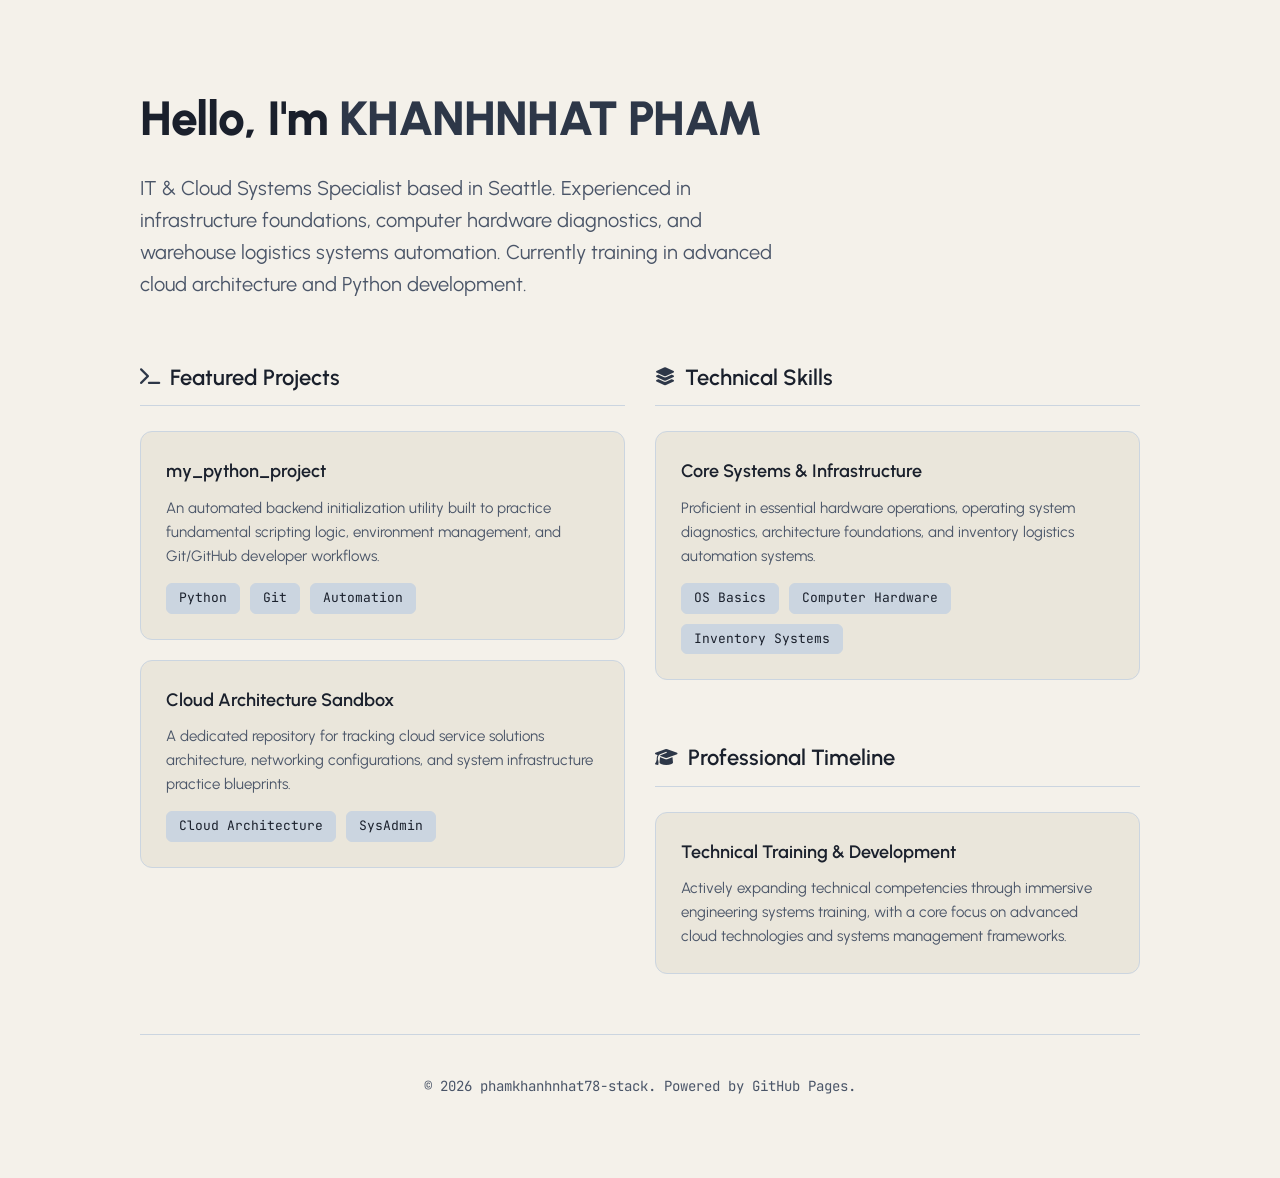
==== index.html @ da033ae3 "style: fix code indentation and apply warm paper theme" ====
<!DOCTYPE html>
<html lang="en">
<head>
    <meta charset="UTF-8">
    <meta name="viewport" content="width=device-width, initial-scale=1.0">
    <title>KHANHNHAT PHAM | Technical Portfolio</title>
    <link rel="preconnect" href="https://fonts.googleapis.com">
    <link rel="preconnect" href="https://fonts.gstatic.com" crossorigin>
    <link href="https://fonts.googleapis.com/css2?family=JetBrains+Mono:wght@400;500;700&family=Urbanist:wght@400;600;800&display=swap" rel="stylesheet">
    <link rel="stylesheet" href="https://cdnjs.cloudflare.com/ajax/libs/font-awesome/6.5.1/css/all.min.css">
    <style>
        :root {
            --bg-main: #f4f1ea;      /* 溫和米白/紙張底色 */
            --bg-card: #eae6db;      /* 稍微深一點的米色卡片背景 */
            --accent: #2d3748;       /* 深炭灰主調色 */
            --text-main: #1a202c;    /* 深炭灰主要文字 */
            --text-muted: #4a5568;   /* 次要文字 */
            --border: #cbd5e0;       /* 柔和邊框線 */
        }

        * {
            box-sizing: border-box;
            margin: 0;
            padding: 0;
        }

        body {
            background-color: var(--bg-main);
            color: var(--text-main);
            font-family: 'Urbanist', sans-serif;
            line-height: 1.6;
            padding: 0 20px;
        }

        .container {
            max-width: 1000px;
            margin: 0 auto;
            padding: 80px 0;
        }

        /* Header Section */
        header {
            margin-bottom: 60px;
        }

        h1 {
            font-size: 48px;
            font-weight: 800;
            letter-spacing: -1px;
            margin-bottom: 15px;
            color: var(--text-main);
        }

        h1 span {
            color: var(--accent);
        }

        .subtitle {
            font-size: 20px;
            color: var(--text-muted);
            max-width: 650px;
        }

        /* Grid Layout */
        .grid {
            display: grid;
            grid-template-columns: repeat(2, 1fr);
            gap: 30px;
            margin-top: 40px;
        }

        @media (max-width: 768px) {
            .grid {
                grid-template-columns: 1fr;
            }
        }

        /* Section & Cards */
        section {
            margin-bottom: 60px;
        }

        h2 {
            font-size: 22px;
            font-weight: 600;
            margin-bottom: 25px;
            border-bottom: 1px solid var(--border);
            padding-bottom: 10px;
            display: flex;
            align-items: center;
            gap: 10px;
        }

        h2 i {
            color: var(--accent);
            font-size: 18px;
        }

        .card {
            background-color: var(--bg-card);
            border: 1px solid var(--border);
            border-radius: 12px;
            padding: 25px;
            transition: border-color 0.3s ease;
        }

        .card:hover {
            border-color: var(--accent);
        }

        .card h3 {
            font-size: 18px;
            font-weight: 600;
            margin-bottom: 10px;
        }

        .card p {
            color: var(--text-muted);
            font-size: 15px;
        }

        /* Badges / Tech Stack */
        .tags {
            display: flex;
            flex-wrap: wrap;
            gap: 10px;
            margin-top: 15px;
        }

        .tag {
            background-color: #cbd5e0;
            color: var(--text-main);
            padding: 4px 12px;
            border-radius: 6px;
            font-size: 13px;
            font-family: 'JetBrains Mono', monospace;
            border: 1px solid var(--border);
        }

        /* Footer */
        footer {
            text-align: center;
            padding-top: 40px;
            border-top: 1px solid var(--border);
            color: var(--text-muted);
            font-size: 14px;
            font-family: 'JetBrains Mono', monospace;
        }
    </style>
</head>
<body>

    <div class="container">
        <header>
            <h1>Hello, I'm <span>KHANHNHAT PHAM</span></h1>
            <p class="subtitle">
                IT & Cloud Systems Specialist based in Seattle. 
                Experienced in infrastructure foundations, computer hardware diagnostics, and warehouse logistics systems automation. 
                Currently training in advanced cloud architecture and Python development.
            </p>
        </header>

        <div class="grid">
            
            <div class="left-col">
                <section>
                    <h2><i class="fa-solid fa-terminal"></i> Featured Projects</h2>
                    <div class="card" style="margin-bottom: 20px;">
                        <h3>my_python_project</h3>
                        <p>An automated backend initialization utility built to practice fundamental scripting logic, environment management, and Git/GitHub developer workflows.</p>
                        <div class="tags">
                            <span class="tag">Python</span>
                            <span class="tag">Git</span>
                            <span class="tag">Automation</span>
                        </div>
                    </div>
                    <div class="card">
                        <h3>Cloud Architecture Sandbox</h3>
                        <p>A dedicated repository for tracking cloud service solutions architecture, networking configurations, and system infrastructure practice blueprints.</p>
                        <div class="tags">
                            <span class="tag">Cloud Architecture</span>
                            <span class="tag">SysAdmin</span>
                        </div>
                    </div>
                </section>
            </div>

            <div class="right-col">
                <section>
                    <h2><i class="fa-solid fa-layer-group"></i> Technical Skills</h2>
                    <div class="card" style="margin-bottom: 20px;">
                        <h3>Core Systems & Infrastructure</h3>
                        <p>Proficient in essential hardware operations, operating system diagnostics, architecture foundations, and inventory logistics automation systems.</p>
                        <div class="tags">
                            <span class="tag">OS Basics</span>
                            <span class="tag">Computer Hardware</span>
                            <span class="tag">Inventory Systems</span>
                        </div>
                    </div>
                </section>

                <section>
                    <h2><i class="fa-solid fa-graduation-cap"></i> Professional Timeline</h2>
                    <div class="card">
                        <h3>Technical Training & Development</h3>
                        <p>Actively expanding technical competencies through immersive engineering systems training, with a core focus on advanced cloud technologies and systems management frameworks.</p>
                    </div>
                </section>
            </div>

        </div>

        <footer>
            <p>&copy; 2026 phamkhanhnhat78-stack. Powered by GitHub Pages.</p>
        </footer>
    </div>

</body>
</html>
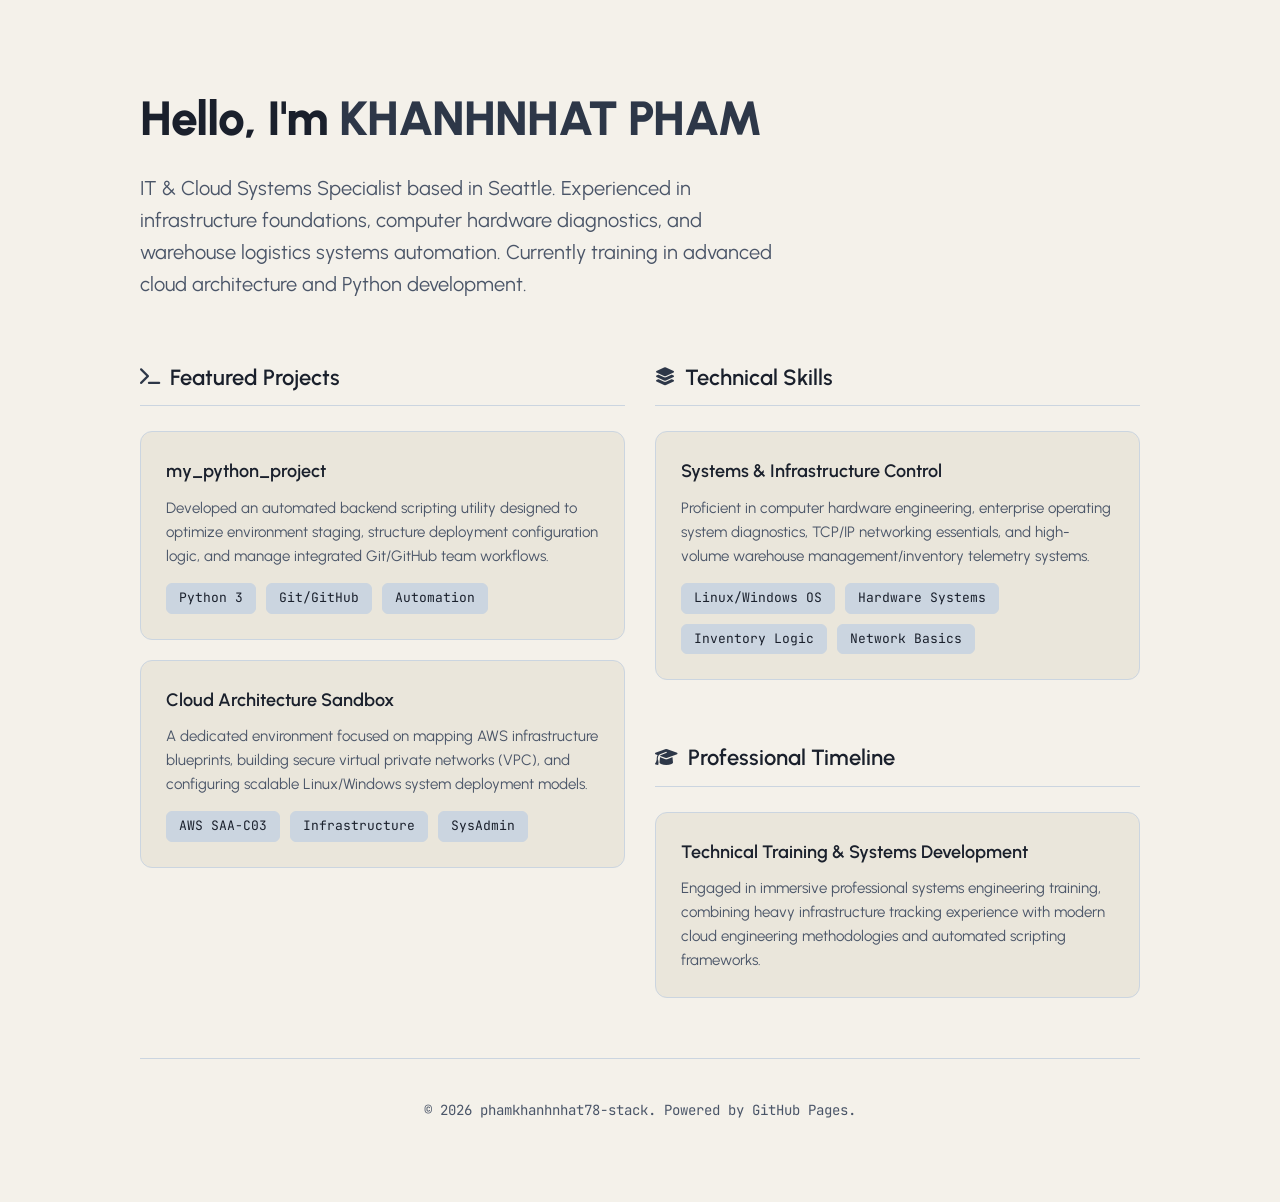
==== commit d6d7da85: "fix: resolve nested tags and clean code structure" ====
--- a/index.html
+++ b/index.html
@@ -167,18 +167,19 @@
                     <h2><i class="fa-solid fa-terminal"></i> Featured Projects</h2>
                     <div class="card" style="margin-bottom: 20px;">
                         <h3>my_python_project</h3>
-                        <p>An automated backend initialization utility built to practice fundamental scripting logic, environment management, and Git/GitHub developer workflows.</p>
+                        <p>Developed an automated backend scripting utility designed to optimize environment staging, structure deployment configuration logic, and manage integrated Git/GitHub team workflows.</p>
                         <div class="tags">
-                            <span class="tag">Python</span>
-                            <span class="tag">Git</span>
+                            <span class="tag">Python 3</span>
+                            <span class="tag">Git/GitHub</span>
                             <span class="tag">Automation</span>
                         </div>
                     </div>
                     <div class="card">
                         <h3>Cloud Architecture Sandbox</h3>
-                        <p>A dedicated repository for tracking cloud service solutions architecture, networking configurations, and system infrastructure practice blueprints.</p>
+                        <p>A dedicated environment focused on mapping AWS infrastructure blueprints, building secure virtual private networks (VPC), and configuring scalable Linux/Windows system deployment models.</p>
                         <div class="tags">
-                            <span class="tag">Cloud Architecture</span>
+                            <span class="tag">AWS SAA-C03</span>
+                            <span class="tag">Infrastructure</span>
                             <span class="tag">SysAdmin</span>
                         </div>
                     </div>
@@ -189,12 +190,13 @@
                 <section>
                     <h2><i class="fa-solid fa-layer-group"></i> Technical Skills</h2>
                     <div class="card" style="margin-bottom: 20px;">
-                        <h3>Core Systems & Infrastructure</h3>
-                        <p>Proficient in essential hardware operations, operating system diagnostics, architecture foundations, and inventory logistics automation systems.</p>
+                        <h3>Systems & Infrastructure Control</h3>
+                        <p>Proficient in computer hardware engineering, enterprise operating system diagnostics, TCP/IP networking essentials, and high-volume warehouse management/inventory telemetry systems.</p>
                         <div class="tags">
-                            <span class="tag">OS Basics</span>
-                            <span class="tag">Computer Hardware</span>
-                            <span class="tag">Inventory Systems</span>
+                            <span class="tag">Linux/Windows OS</span>
+                            <span class="tag">Hardware Systems</span>
+                            <span class="tag">Inventory Logic</span>
+                            <span class="tag">Network Basics</span>
                         </div>
                     </div>
                 </section>
@@ -202,8 +204,8 @@
                 <section>
                     <h2><i class="fa-solid fa-graduation-cap"></i> Professional Timeline</h2>
                     <div class="card">
-                        <h3>Technical Training & Development</h3>
-                        <p>Actively expanding technical competencies through immersive engineering systems training, with a core focus on advanced cloud technologies and systems management frameworks.</p>
+                        <h3>Technical Training & Systems Development</h3>
+                        <p>Engaged in immersive professional systems engineering training, combining heavy infrastructure tracking experience with modern cloud engineering methodologies and automated scripting frameworks.</p>
                     </div>
                 </section>
             </div>
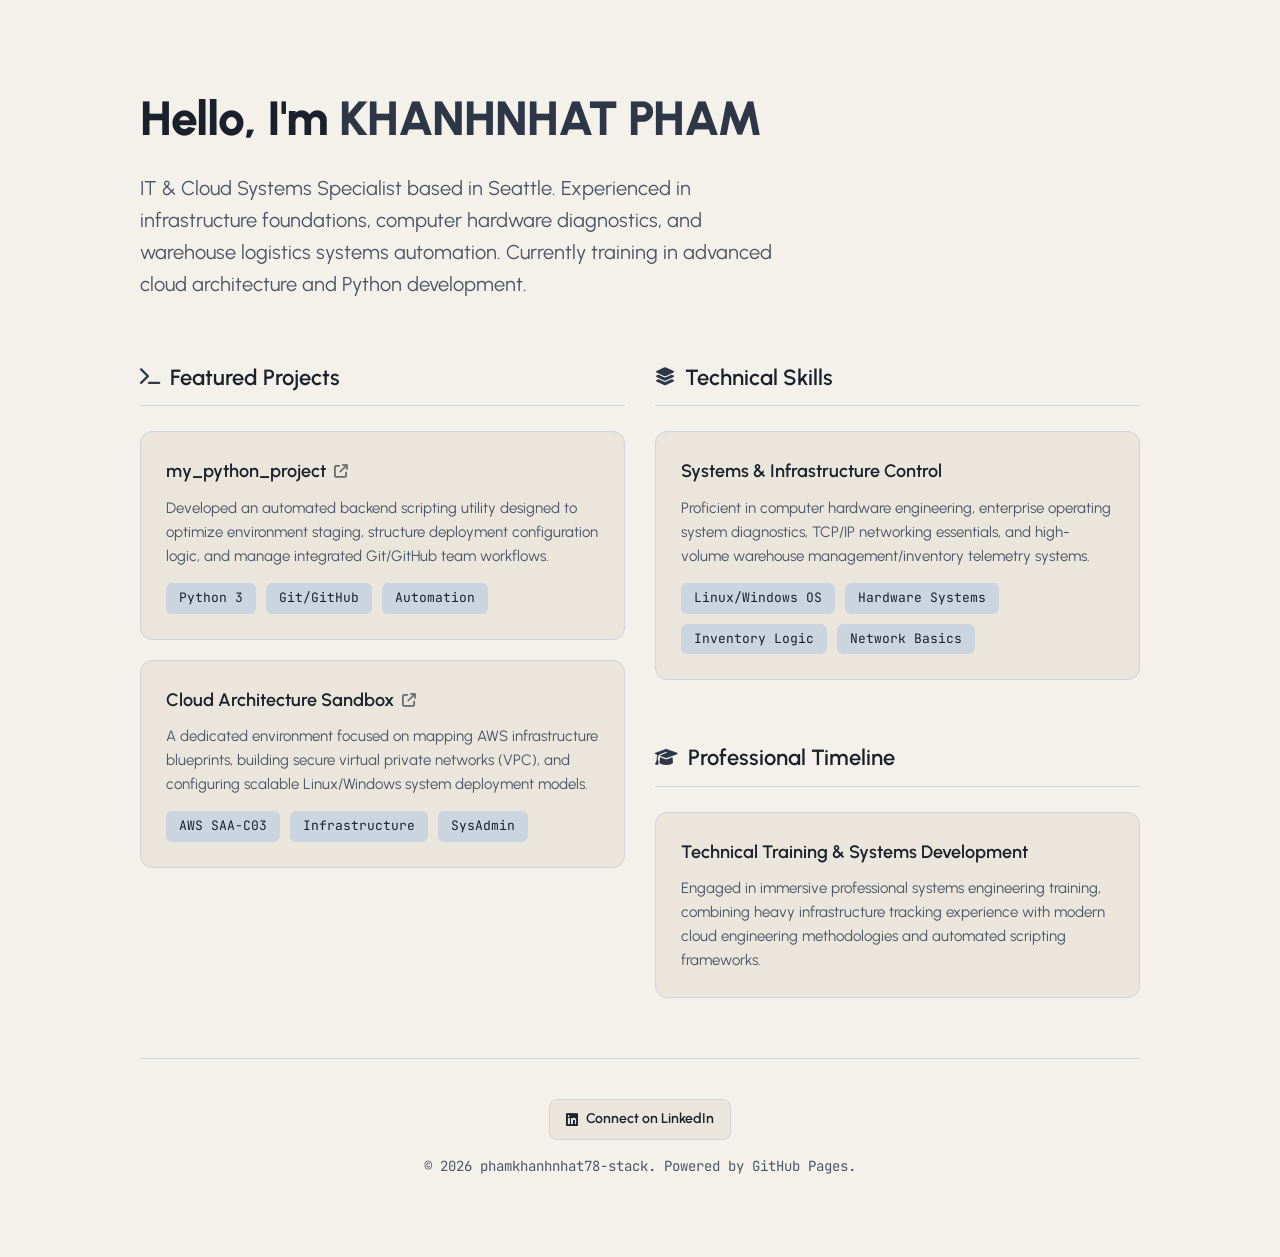
==== commit 685bbc36: "feat: integrate LinkedIn profile and update repo project hyperlinks" ====
--- a/index.html
+++ b/index.html
@@ -114,6 +114,23 @@
             margin-bottom: 10px;
         }
 
+        .card h3 a {
+            color: var(--text-main);
+            text-decoration: none;
+            display: inline-flex;
+            align-items: center;
+            gap: 8px;
+        }
+
+        .card h3 a:hover {
+            color: var(--accent);
+        }
+
+        .card h3 a i {
+            font-size: 14px;
+            opacity: 0.6;
+        }
+
         .card p {
             color: var(--text-muted);
             font-size: 15px;
@@ -145,6 +162,32 @@
             color: var(--text-muted);
             font-size: 14px;
             font-family: 'JetBrains Mono', monospace;
+        }
+
+        .social-links {
+            margin-bottom: 15px;
+        }
+
+        .social-btn {
+            display: inline-flex;
+            align-items: center;
+            gap: 8px;
+            background-color: var(--bg-card);
+            color: var(--text-main);
+            text-decoration: none;
+            padding: 8px 16px;
+            border: 1px solid var(--border);
+            border-radius: 8px;
+            font-size: 14px;
+            font-family: 'Urbanist', sans-serif;
+            font-weight: 600;
+            transition: all 0.3s ease;
+        }
+
+        .social-btn:hover {
+            background-color: var(--accent);
+            color: #ffffff;
+            border-color: var(--accent);
         }
     </style>
 </head>
@@ -166,7 +209,11 @@
                 <section>
                     <h2><i class="fa-solid fa-terminal"></i> Featured Projects</h2>
                     <div class="card" style="margin-bottom: 20px;">
-                        <h3>my_python_project</h3>
+                        <h3>
+                            <a href="https://github.com/phamkhanhnhat78-stack/my_python_project" target="_blank">
+                                my_python_project <i class="fa-solid fa-arrow-up-right-from-square"></i>
+                            </a>
+                        </h3>
                         <p>Developed an automated backend scripting utility designed to optimize environment staging, structure deployment configuration logic, and manage integrated Git/GitHub team workflows.</p>
                         <div class="tags">
                             <span class="tag">Python 3</span>
@@ -175,7 +222,11 @@
                         </div>
                     </div>
                     <div class="card">
-                        <h3>Cloud Architecture Sandbox</h3>
+                        <h3>
+                            <a href="https://github.com/phamkhanhnhat78-stack/Cloud-Architecture-Sandbox" target="_blank">
+                                Cloud Architecture Sandbox <i class="fa-solid fa-arrow-up-right-from-square"></i>
+                            </a>
+                        </h3>
                         <p>A dedicated environment focused on mapping AWS infrastructure blueprints, building secure virtual private networks (VPC), and configuring scalable Linux/Windows system deployment models.</p>
                         <div class="tags">
                             <span class="tag">AWS SAA-C03</span>
@@ -213,6 +264,11 @@
         </div>
 
         <footer>
+            <div class="social-links">
+                <a href="https://www.linkedin.com/in/khanhnhat-pham" target="_blank" class="social-btn">
+                    <i class="fa-brands fa-linkedin"></i> Connect on LinkedIn
+                </a>
+            </div>
             <p>&copy; 2026 phamkhanhnhat78-stack. Powered by GitHub Pages.</p>
         </footer>
     </div>
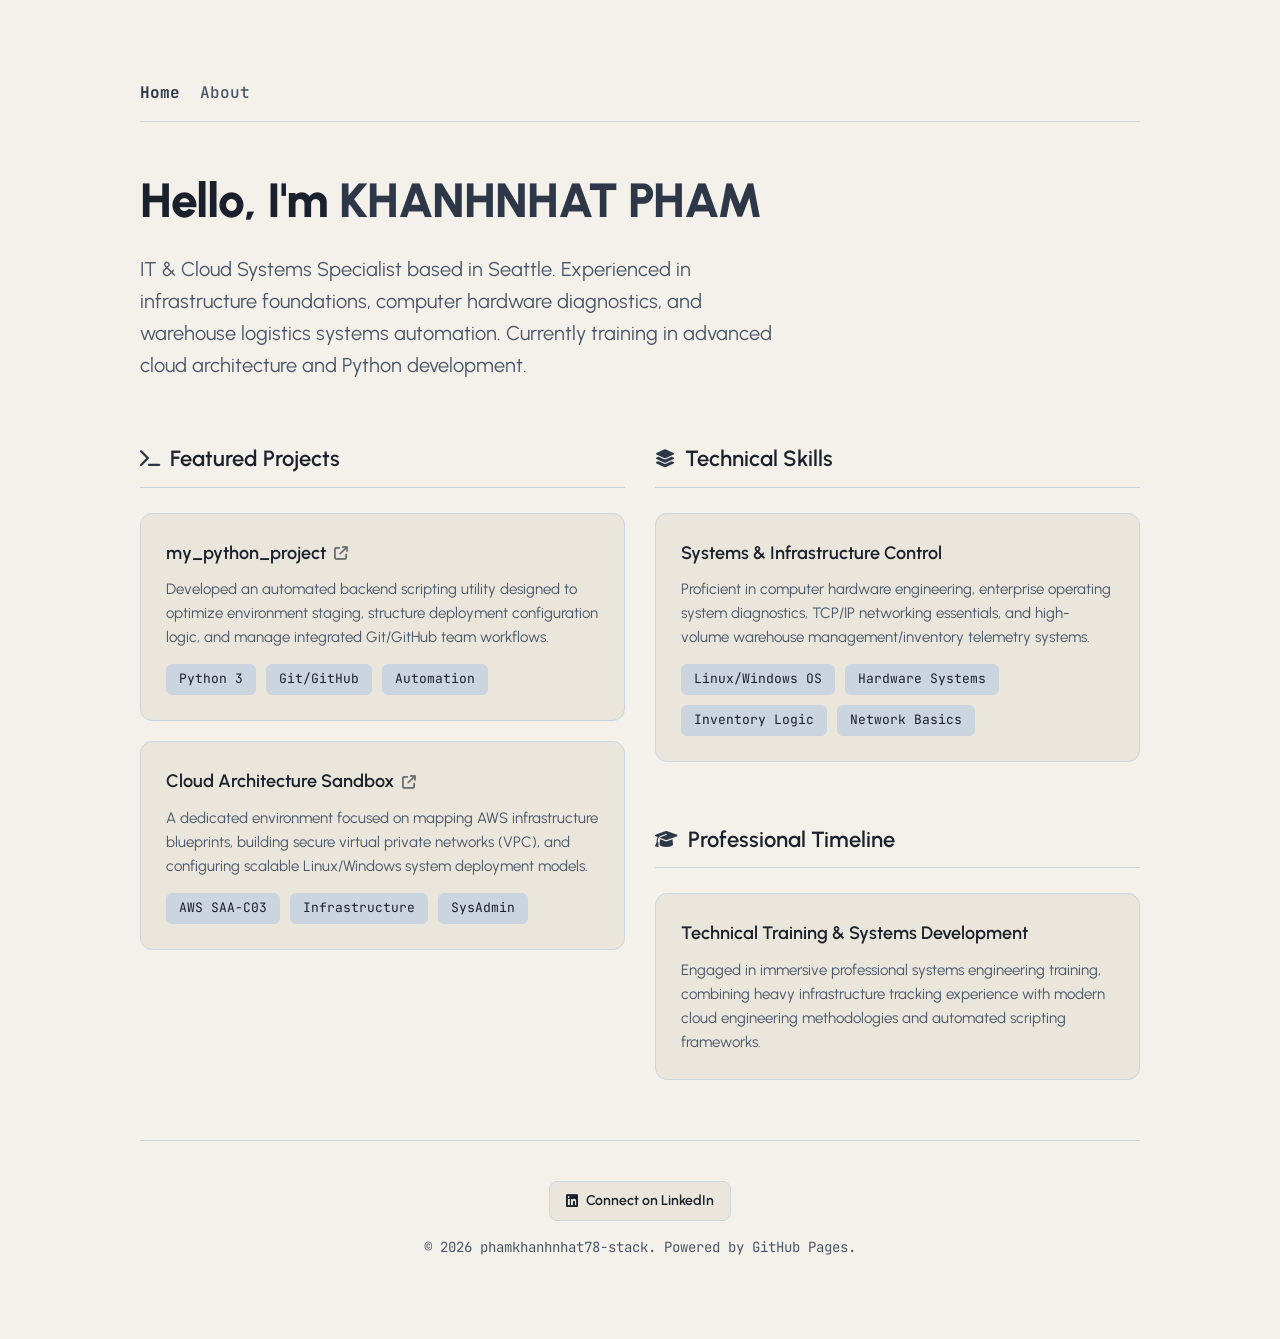
==== commit c6ad2363: "Add global navigation bar and about page architecture" ====
--- a/index.html
+++ b/index.html
@@ -189,11 +189,44 @@
             color: #ffffff;
             border-color: var(--accent);
         }
+        /* 全域導覽列樣式 */
+        .navbar {
+            margin-bottom: 40px;
+        }
+
+        .navbar ul {
+            display: flex;
+            list-style: none;
+            gap: 20px;
+            border-bottom: 1px solid var(--border);
+            padding-bottom: 15px;
+        }
+
+        .navbar a {
+            color: var(--text-muted);
+            text-decoration: none;
+            font-family: 'JetBrains Mono', monospace;
+            font-size: 16px;
+            font-weight: 500;
+            transition: color 0.3s ease;
+        }
+
+        /* 滑鼠懸停與選取狀態 */
+        .navbar a:hover, .navbar a.active {
+            color: var(--accent);
+            font-weight: 700;
+        }
     </style>
 </head>
 <body>
 
     <div class="container">
+        <nav class="navbar">
+            <ul>
+                <li><a href="index.html" class="active">Home</a></li>
+                <li><a href="about.html">About</a></li>
+            </ul>
+        </nav>
         <header>
             <h1>Hello, I'm <span>KHANHNHAT PHAM</span></h1>
             <p class="subtitle">
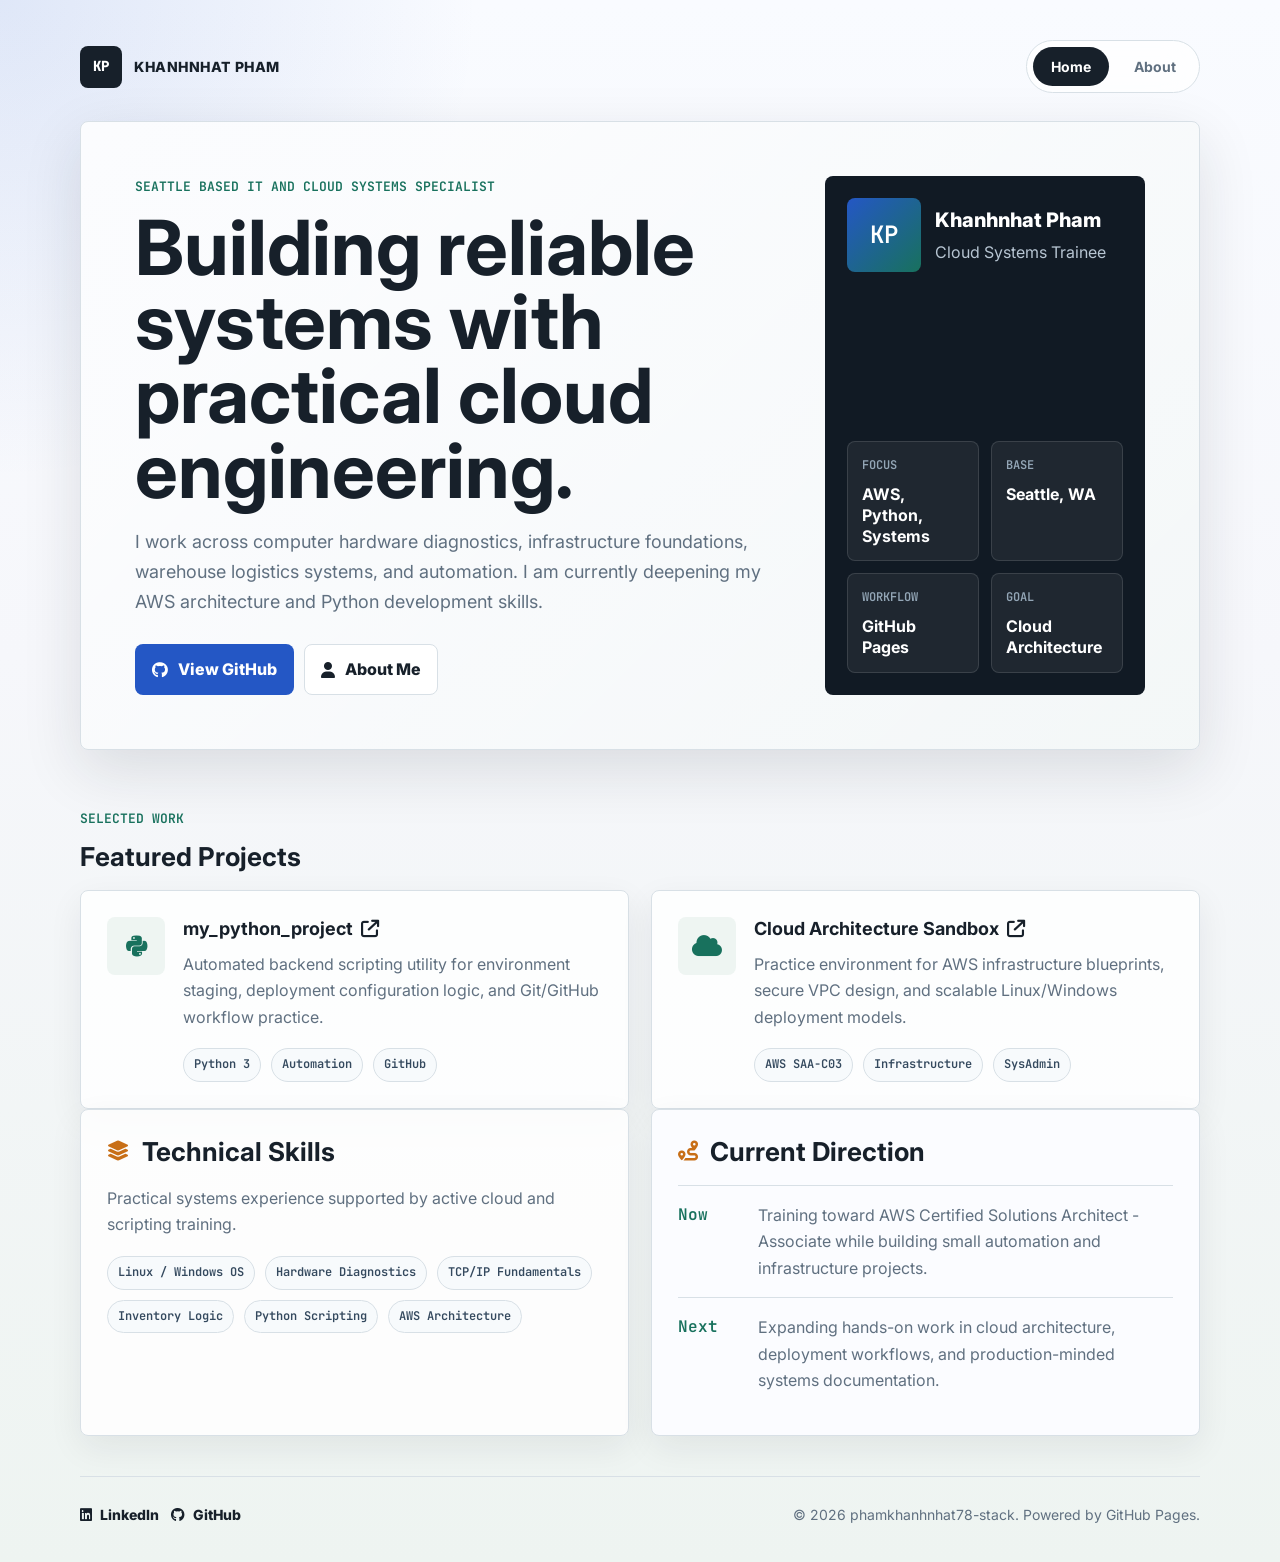
==== commit 944fe03b: "Refresh portfolio website design" ====
--- a/index.html
+++ b/index.html
@@ -3,308 +3,172 @@
 <head>
     <meta charset="UTF-8">
     <meta name="viewport" content="width=device-width, initial-scale=1.0">
-    <title>KHANHNHAT PHAM | Technical Portfolio</title>
+    <title>KHANHNHAT PHAM | Cloud & Systems Portfolio</title>
+    <meta name="description" content="Personal portfolio for Khanhnhat Pham, an IT and cloud systems specialist focused on AWS, infrastructure, Python automation, and systems support.">
     <link rel="preconnect" href="https://fonts.googleapis.com">
     <link rel="preconnect" href="https://fonts.gstatic.com" crossorigin>
-    <link href="https://fonts.googleapis.com/css2?family=JetBrains+Mono:wght@400;500;700&family=Urbanist:wght@400;600;800&display=swap" rel="stylesheet">
+    <link href="https://fonts.googleapis.com/css2?family=Inter:wght@400;500;600;700;800&family=JetBrains+Mono:wght@400;600&display=swap" rel="stylesheet">
     <link rel="stylesheet" href="https://cdnjs.cloudflare.com/ajax/libs/font-awesome/6.5.1/css/all.min.css">
-    <style>
-        :root {
-            --bg-main: #f4f1ea;      /* 溫和米白/紙張底色 */
-            --bg-card: #eae6db;      /* 稍微深一點的米色卡片背景 */
-            --accent: #2d3748;       /* 深炭灰主調色 */
-            --text-main: #1a202c;    /* 深炭灰主要文字 */
-            --text-muted: #4a5568;   /* 次要文字 */
-            --border: #cbd5e0;       /* 柔和邊框線 */
-        }
-
-        * {
-            box-sizing: border-box;
-            margin: 0;
-            padding: 0;
-        }
-
-        body {
-            background-color: var(--bg-main);
-            color: var(--text-main);
-            font-family: 'Urbanist', sans-serif;
-            line-height: 1.6;
-            padding: 0 20px;
-        }
-
-        .container {
-            max-width: 1000px;
-            margin: 0 auto;
-            padding: 80px 0;
-        }
-
-        /* Header Section */
-        header {
-            margin-bottom: 60px;
-        }
-
-        h1 {
-            font-size: 48px;
-            font-weight: 800;
-            letter-spacing: -1px;
-            margin-bottom: 15px;
-            color: var(--text-main);
-        }
-
-        h1 span {
-            color: var(--accent);
-        }
-
-        .subtitle {
-            font-size: 20px;
-            color: var(--text-muted);
-            max-width: 650px;
-        }
-
-        /* Grid Layout */
-        .grid {
-            display: grid;
-            grid-template-columns: repeat(2, 1fr);
-            gap: 30px;
-            margin-top: 40px;
-        }
-
-        @media (max-width: 768px) {
-            .grid {
-                grid-template-columns: 1fr;
-            }
-        }
-
-        /* Section & Cards */
-        section {
-            margin-bottom: 60px;
-        }
-
-        h2 {
-            font-size: 22px;
-            font-weight: 600;
-            margin-bottom: 25px;
-            border-bottom: 1px solid var(--border);
-            padding-bottom: 10px;
-            display: flex;
-            align-items: center;
-            gap: 10px;
-        }
-
-        h2 i {
-            color: var(--accent);
-            font-size: 18px;
-        }
-
-        .card {
-            background-color: var(--bg-card);
-            border: 1px solid var(--border);
-            border-radius: 12px;
-            padding: 25px;
-            transition: border-color 0.3s ease;
-        }
-
-        .card:hover {
-            border-color: var(--accent);
-        }
-
-        .card h3 {
-            font-size: 18px;
-            font-weight: 600;
-            margin-bottom: 10px;
-        }
-
-        .card h3 a {
-            color: var(--text-main);
-            text-decoration: none;
-            display: inline-flex;
-            align-items: center;
-            gap: 8px;
-        }
-
-        .card h3 a:hover {
-            color: var(--accent);
-        }
-
-        .card h3 a i {
-            font-size: 14px;
-            opacity: 0.6;
-        }
-
-        .card p {
-            color: var(--text-muted);
-            font-size: 15px;
-        }
-
-        /* Badges / Tech Stack */
-        .tags {
-            display: flex;
-            flex-wrap: wrap;
-            gap: 10px;
-            margin-top: 15px;
-        }
-
-        .tag {
-            background-color: #cbd5e0;
-            color: var(--text-main);
-            padding: 4px 12px;
-            border-radius: 6px;
-            font-size: 13px;
-            font-family: 'JetBrains Mono', monospace;
-            border: 1px solid var(--border);
-        }
-
-        /* Footer */
-        footer {
-            text-align: center;
-            padding-top: 40px;
-            border-top: 1px solid var(--border);
-            color: var(--text-muted);
-            font-size: 14px;
-            font-family: 'JetBrains Mono', monospace;
-        }
-
-        .social-links {
-            margin-bottom: 15px;
-        }
-
-        .social-btn {
-            display: inline-flex;
-            align-items: center;
-            gap: 8px;
-            background-color: var(--bg-card);
-            color: var(--text-main);
-            text-decoration: none;
-            padding: 8px 16px;
-            border: 1px solid var(--border);
-            border-radius: 8px;
-            font-size: 14px;
-            font-family: 'Urbanist', sans-serif;
-            font-weight: 600;
-            transition: all 0.3s ease;
-        }
-
-        .social-btn:hover {
-            background-color: var(--accent);
-            color: #ffffff;
-            border-color: var(--accent);
-        }
-        /* 全域導覽列樣式 */
-        .navbar {
-            margin-bottom: 40px;
-        }
-
-        .navbar ul {
-            display: flex;
-            list-style: none;
-            gap: 20px;
-            border-bottom: 1px solid var(--border);
-            padding-bottom: 15px;
-        }
-
-        .navbar a {
-            color: var(--text-muted);
-            text-decoration: none;
-            font-family: 'JetBrains Mono', monospace;
-            font-size: 16px;
-            font-weight: 500;
-            transition: color 0.3s ease;
-        }
-
-        /* 滑鼠懸停與選取狀態 */
-        .navbar a:hover, .navbar a.active {
-            color: var(--accent);
-            font-weight: 700;
-        }
-    </style>
+    <link rel="stylesheet" href="assets/css/styles.css">
 </head>
 <body>
+    <div class="site-shell">
+        <nav class="navbar" aria-label="Main navigation">
+            <a class="brand" href="index.html" aria-label="KHANHNHAT PHAM home">
+                <span class="brand-mark">KP</span>
+                <span>KHANHNHAT PHAM</span>
+            </a>
+            <div class="nav-links">
+                <a href="index.html" class="active">Home</a>
+                <a href="about.html">About</a>
+            </div>
+        </nav>
 
-    <div class="container">
-        <nav class="navbar">
-            <ul>
-                <li><a href="index.html" class="active">Home</a></li>
-                <li><a href="about.html">About</a></li>
-            </ul>
-        </nav>
-        <header>
-            <h1>Hello, I'm <span>KHANHNHAT PHAM</span></h1>
-            <p class="subtitle">
-                IT & Cloud Systems Specialist based in Seattle. 
-                Experienced in infrastructure foundations, computer hardware diagnostics, and warehouse logistics systems automation. 
-                Currently training in advanced cloud architecture and Python development.
-            </p>
-        </header>
+        <main>
+            <section class="hero">
+                <div class="hero-copy">
+                    <p class="eyebrow">Seattle based IT and cloud systems specialist</p>
+                    <h1>Building reliable systems with practical cloud engineering.</h1>
+                    <p class="hero-text">
+                        I work across computer hardware diagnostics, infrastructure foundations, warehouse logistics systems, and automation. I am currently deepening my AWS architecture and Python development skills.
+                    </p>
+                    <div class="hero-actions">
+                        <a class="btn primary" href="https://github.com/phamkhanhnhat78-stack" target="_blank" rel="noopener">
+                            <i class="fa-brands fa-github"></i>
+                            View GitHub
+                        </a>
+                        <a class="btn secondary" href="about.html">
+                            <i class="fa-solid fa-user"></i>
+                            About Me
+                        </a>
+                    </div>
+                </div>
 
-        <div class="grid">
-            
-            <div class="left-col">
-                <section>
-                    <h2><i class="fa-solid fa-terminal"></i> Featured Projects</h2>
-                    <div class="card" style="margin-bottom: 20px;">
+                <aside class="profile-panel" aria-label="Profile summary">
+                    <div class="profile-card">
+                        <div class="avatar" aria-hidden="true">KP</div>
+                        <div>
+                            <p class="profile-name">Khanhnhat Pham</p>
+                            <p class="profile-role">Cloud Systems Trainee</p>
+                        </div>
+                    </div>
+                    <div class="signal-grid">
+                        <div>
+                            <span>Focus</span>
+                            <strong>AWS, Python, Systems</strong>
+                        </div>
+                        <div>
+                            <span>Base</span>
+                            <strong>Seattle, WA</strong>
+                        </div>
+                        <div>
+                            <span>Workflow</span>
+                            <strong>GitHub Pages</strong>
+                        </div>
+                        <div>
+                            <span>Goal</span>
+                            <strong>Cloud Architecture</strong>
+                        </div>
+                    </div>
+                </aside>
+            </section>
+
+            <section class="section-heading">
+                <p class="eyebrow">Selected work</p>
+                <h2>Featured Projects</h2>
+            </section>
+
+            <section class="project-grid" aria-label="Featured projects">
+                <article class="card project-card">
+                    <div class="card-icon"><i class="fa-brands fa-python"></i></div>
+                    <div>
                         <h3>
-                            <a href="https://github.com/phamkhanhnhat78-stack/my_python_project" target="_blank">
-                                my_python_project <i class="fa-solid fa-arrow-up-right-from-square"></i>
+                            <a href="https://github.com/phamkhanhnhat78-stack/my_python_project" target="_blank" rel="noopener">
+                                my_python_project
+                                <i class="fa-solid fa-arrow-up-right-from-square"></i>
                             </a>
                         </h3>
-                        <p>Developed an automated backend scripting utility designed to optimize environment staging, structure deployment configuration logic, and manage integrated Git/GitHub team workflows.</p>
-                        <div class="tags">
-                            <span class="tag">Python 3</span>
-                            <span class="tag">Git/GitHub</span>
-                            <span class="tag">Automation</span>
+                        <p>
+                            Automated backend scripting utility for environment staging, deployment configuration logic, and Git/GitHub workflow practice.
+                        </p>
+                        <div class="tags" aria-label="Project technologies">
+                            <span>Python 3</span>
+                            <span>Automation</span>
+                            <span>GitHub</span>
                         </div>
                     </div>
-                    <div class="card">
+                </article>
+
+                <article class="card project-card">
+                    <div class="card-icon"><i class="fa-solid fa-cloud"></i></div>
+                    <div>
                         <h3>
-                            <a href="https://github.com/phamkhanhnhat78-stack/Cloud-Architecture-Sandbox" target="_blank">
-                                Cloud Architecture Sandbox <i class="fa-solid fa-arrow-up-right-from-square"></i>
+                            <a href="https://github.com/phamkhanhnhat78-stack/Cloud-Architecture-Sandbox" target="_blank" rel="noopener">
+                                Cloud Architecture Sandbox
+                                <i class="fa-solid fa-arrow-up-right-from-square"></i>
                             </a>
                         </h3>
-                        <p>A dedicated environment focused on mapping AWS infrastructure blueprints, building secure virtual private networks (VPC), and configuring scalable Linux/Windows system deployment models.</p>
-                        <div class="tags">
-                            <span class="tag">AWS SAA-C03</span>
-                            <span class="tag">Infrastructure</span>
-                            <span class="tag">SysAdmin</span>
+                        <p>
+                            Practice environment for AWS infrastructure blueprints, secure VPC design, and scalable Linux/Windows deployment models.
+                        </p>
+                        <div class="tags" aria-label="Project technologies">
+                            <span>AWS SAA-C03</span>
+                            <span>Infrastructure</span>
+                            <span>SysAdmin</span>
                         </div>
                     </div>
-                </section>
-            </div>
+                </article>
+            </section>
 
-            <div class="right-col">
-                <section>
-                    <h2><i class="fa-solid fa-layer-group"></i> Technical Skills</h2>
-                    <div class="card" style="margin-bottom: 20px;">
-                        <h3>Systems & Infrastructure Control</h3>
-                        <p>Proficient in computer hardware engineering, enterprise operating system diagnostics, TCP/IP networking essentials, and high-volume warehouse management/inventory telemetry systems.</p>
-                        <div class="tags">
-                            <span class="tag">Linux/Windows OS</span>
-                            <span class="tag">Hardware Systems</span>
-                            <span class="tag">Inventory Logic</span>
-                            <span class="tag">Network Basics</span>
-                        </div>
+            <section class="content-grid">
+                <article class="card">
+                    <div class="section-title">
+                        <i class="fa-solid fa-layer-group"></i>
+                        <h2>Technical Skills</h2>
                     </div>
-                </section>
+                    <p>
+                        Practical systems experience supported by active cloud and scripting training.
+                    </p>
+                    <div class="skill-list">
+                        <span>Linux / Windows OS</span>
+                        <span>Hardware Diagnostics</span>
+                        <span>TCP/IP Fundamentals</span>
+                        <span>Inventory Logic</span>
+                        <span>Python Scripting</span>
+                        <span>AWS Architecture</span>
+                    </div>
+                </article>
 
-                <section>
-                    <h2><i class="fa-solid fa-graduation-cap"></i> Professional Timeline</h2>
-                    <div class="card">
-                        <h3>Technical Training & Systems Development</h3>
-                        <p>Engaged in immersive professional systems engineering training, combining heavy infrastructure tracking experience with modern cloud engineering methodologies and automated scripting frameworks.</p>
+                <article class="card timeline-card">
+                    <div class="section-title">
+                        <i class="fa-solid fa-route"></i>
+                        <h2>Current Direction</h2>
                     </div>
-                </section>
-            </div>
+                    <div class="timeline-item">
+                        <span>Now</span>
+                        <p>Training toward AWS Certified Solutions Architect - Associate while building small automation and infrastructure projects.</p>
+                    </div>
+                    <div class="timeline-item">
+                        <span>Next</span>
+                        <p>Expanding hands-on work in cloud architecture, deployment workflows, and production-minded systems documentation.</p>
+                    </div>
+                </article>
+            </section>
+        </main>
 
-        </div>
-
-        <footer>
-            <div class="social-links">
-                <a href="https://www.linkedin.com/in/khanhnhat-pham" target="_blank" class="social-btn">
-                    <i class="fa-brands fa-linkedin"></i> Connect on LinkedIn
+        <footer class="footer">
+            <div class="footer-links">
+                <a href="https://www.linkedin.com/in/khanhnhat-pham" target="_blank" rel="noopener">
+                    <i class="fa-brands fa-linkedin"></i>
+                    LinkedIn
+                </a>
+                <a href="https://github.com/phamkhanhnhat78-stack" target="_blank" rel="noopener">
+                    <i class="fa-brands fa-github"></i>
+                    GitHub
                 </a>
             </div>
             <p>&copy; 2026 phamkhanhnhat78-stack. Powered by GitHub Pages.</p>
         </footer>
     </div>
-
 </body>
-</html>+</html>
--- a/assets/css/styles.css
+++ b/assets/css/styles.css
@@ -0,0 +1,508 @@
+:root {
+    --bg: #f6f7fb;
+    --surface: #ffffff;
+    --surface-strong: #eef5f2;
+    --ink: #17202a;
+    --muted: #607080;
+    --line: #d8e0e6;
+    --blue: #2457c5;
+    --green: #18715d;
+    --amber: #c86f17;
+    --shadow: 0 20px 60px rgba(23, 32, 42, 0.12);
+}
+
+* {
+    box-sizing: border-box;
+}
+
+html {
+    scroll-behavior: smooth;
+}
+
+body {
+    margin: 0;
+    background:
+        radial-gradient(circle at top left, rgba(36, 87, 197, 0.12), transparent 30rem),
+        linear-gradient(180deg, #f9fbff 0%, var(--bg) 42%, #eef4f1 100%);
+    color: var(--ink);
+    font-family: "Inter", Arial, sans-serif;
+    line-height: 1.65;
+}
+
+a {
+    color: inherit;
+}
+
+.site-shell {
+    width: min(1120px, calc(100% - 40px));
+    margin: 0 auto;
+    padding: 28px 0 36px;
+}
+
+.navbar {
+    display: flex;
+    align-items: center;
+    justify-content: space-between;
+    gap: 20px;
+    padding: 12px 0 28px;
+}
+
+.brand,
+.nav-links,
+.footer-links {
+    display: flex;
+    align-items: center;
+}
+
+.brand {
+    gap: 12px;
+    color: var(--ink);
+    font-size: 14px;
+    font-weight: 800;
+    letter-spacing: 0.04em;
+    text-decoration: none;
+}
+
+.brand-mark,
+.avatar,
+.card-icon {
+    display: inline-flex;
+    align-items: center;
+    justify-content: center;
+}
+
+.brand-mark {
+    width: 42px;
+    height: 42px;
+    border-radius: 8px;
+    background: var(--ink);
+    color: #ffffff;
+    font-family: "JetBrains Mono", monospace;
+    letter-spacing: 0;
+}
+
+.nav-links {
+    gap: 8px;
+    padding: 6px;
+    border: 1px solid var(--line);
+    border-radius: 999px;
+    background: rgba(255, 255, 255, 0.72);
+    backdrop-filter: blur(16px);
+}
+
+.nav-links a {
+    min-width: 76px;
+    padding: 8px 14px;
+    border-radius: 999px;
+    color: var(--muted);
+    font-size: 14px;
+    font-weight: 700;
+    text-align: center;
+    text-decoration: none;
+}
+
+.nav-links a:hover,
+.nav-links a.active {
+    background: var(--ink);
+    color: #ffffff;
+}
+
+.hero,
+.page-hero {
+    border: 1px solid var(--line);
+    border-radius: 8px;
+    background:
+        linear-gradient(135deg, rgba(255, 255, 255, 0.92), rgba(255, 255, 255, 0.72)),
+        linear-gradient(135deg, rgba(36, 87, 197, 0.12), rgba(24, 113, 93, 0.14));
+    box-shadow: var(--shadow);
+}
+
+.hero {
+    display: grid;
+    grid-template-columns: minmax(0, 1.35fr) minmax(320px, 0.65fr);
+    gap: 32px;
+    align-items: stretch;
+    padding: 54px;
+}
+
+.page-hero {
+    padding: 54px;
+    margin-bottom: 28px;
+}
+
+.eyebrow {
+    margin: 0 0 12px;
+    color: var(--green);
+    font-family: "JetBrains Mono", monospace;
+    font-size: 13px;
+    font-weight: 600;
+    text-transform: uppercase;
+}
+
+h1,
+h2,
+h3,
+p {
+    margin-top: 0;
+}
+
+h1 {
+    max-width: 780px;
+    margin-bottom: 20px;
+    font-size: clamp(42px, 7vw, 76px);
+    line-height: 0.98;
+    letter-spacing: 0;
+}
+
+h2 {
+    margin-bottom: 0;
+    font-size: 26px;
+    line-height: 1.2;
+}
+
+h3 {
+    margin-bottom: 10px;
+    font-size: 18px;
+    line-height: 1.3;
+}
+
+.hero-text,
+.page-hero p {
+    max-width: 720px;
+    color: var(--muted);
+    font-size: 18px;
+}
+
+.hero-actions,
+.tags,
+.skill-list {
+    display: flex;
+    flex-wrap: wrap;
+    gap: 10px;
+}
+
+.hero-actions {
+    margin-top: 28px;
+}
+
+.btn {
+    display: inline-flex;
+    align-items: center;
+    gap: 10px;
+    min-height: 46px;
+    padding: 11px 16px;
+    border: 1px solid transparent;
+    border-radius: 8px;
+    font-weight: 800;
+    text-decoration: none;
+}
+
+.btn.primary {
+    background: var(--blue);
+    color: #ffffff;
+}
+
+.btn.secondary {
+    border-color: var(--line);
+    background: #ffffff;
+    color: var(--ink);
+}
+
+.profile-panel {
+    display: flex;
+    flex-direction: column;
+    justify-content: space-between;
+    gap: 20px;
+    border-radius: 8px;
+    padding: 22px;
+    background: #111a24;
+    color: #ffffff;
+}
+
+.profile-card {
+    display: flex;
+    align-items: center;
+    gap: 14px;
+}
+
+.avatar {
+    width: 74px;
+    height: 74px;
+    border-radius: 8px;
+    background: linear-gradient(135deg, var(--blue), var(--green));
+    font-family: "JetBrains Mono", monospace;
+    font-size: 24px;
+    font-weight: 600;
+}
+
+.profile-name {
+    margin-bottom: 2px;
+    font-size: 20px;
+    font-weight: 800;
+}
+
+.profile-role {
+    margin: 0;
+    color: #b7c5d2;
+}
+
+.signal-grid {
+    display: grid;
+    grid-template-columns: 1fr 1fr;
+    gap: 12px;
+}
+
+.signal-grid div {
+    min-height: 94px;
+    padding: 14px;
+    border: 1px solid rgba(255, 255, 255, 0.12);
+    border-radius: 8px;
+    background: rgba(255, 255, 255, 0.06);
+}
+
+.signal-grid span,
+dt {
+    display: block;
+    color: var(--muted);
+    font-family: "JetBrains Mono", monospace;
+    font-size: 12px;
+    font-weight: 600;
+    text-transform: uppercase;
+}
+
+.signal-grid span {
+    color: #93a6b6;
+}
+
+.signal-grid strong {
+    display: block;
+    margin-top: 8px;
+    font-size: 16px;
+    line-height: 1.3;
+}
+
+.section-heading {
+    margin: 58px 0 18px;
+}
+
+.project-grid,
+.content-grid,
+.about-layout,
+.values-grid {
+    display: grid;
+    gap: 22px;
+}
+
+.project-grid,
+.content-grid,
+.about-layout {
+    grid-template-columns: repeat(2, minmax(0, 1fr));
+}
+
+.card {
+    border: 1px solid var(--line);
+    border-radius: 8px;
+    background: rgba(255, 255, 255, 0.86);
+    padding: 26px;
+    box-shadow: 0 12px 34px rgba(23, 32, 42, 0.07);
+}
+
+.project-card {
+    display: grid;
+    grid-template-columns: 58px 1fr;
+    gap: 18px;
+}
+
+.project-card a {
+    display: inline-flex;
+    align-items: center;
+    gap: 8px;
+    color: var(--ink);
+    text-decoration: none;
+}
+
+.project-card a:hover {
+    color: var(--blue);
+}
+
+.card-icon {
+    width: 58px;
+    height: 58px;
+    border-radius: 8px;
+    background: var(--surface-strong);
+    color: var(--green);
+    font-size: 24px;
+}
+
+.card p,
+.timeline-item p,
+.values-grid p {
+    color: var(--muted);
+}
+
+.tags,
+.skill-list {
+    margin-top: 18px;
+}
+
+.tags span,
+.skill-list span {
+    border: 1px solid var(--line);
+    border-radius: 999px;
+    background: #f7fafc;
+    color: #34495e;
+    font-family: "JetBrains Mono", monospace;
+    font-size: 12px;
+    font-weight: 600;
+    padding: 6px 10px;
+}
+
+.section-title {
+    display: flex;
+    align-items: center;
+    gap: 12px;
+    margin-bottom: 18px;
+}
+
+.section-title i {
+    color: var(--amber);
+    font-size: 20px;
+}
+
+.timeline-card {
+    background: #fbfcff;
+}
+
+.timeline-item {
+    display: grid;
+    grid-template-columns: 64px 1fr;
+    gap: 16px;
+    padding: 16px 0;
+    border-top: 1px solid var(--line);
+}
+
+.timeline-item span {
+    color: var(--green);
+    font-family: "JetBrains Mono", monospace;
+    font-weight: 600;
+}
+
+.timeline-item p {
+    margin-bottom: 0;
+}
+
+.about-story p:last-child {
+    margin-bottom: 0;
+}
+
+.quick-facts dl {
+    display: grid;
+    gap: 18px;
+    margin: 0;
+}
+
+.quick-facts dd {
+    margin: 4px 0 0;
+    color: var(--ink);
+    font-weight: 700;
+}
+
+.values-card {
+    margin-top: 22px;
+}
+
+.values-grid {
+    grid-template-columns: repeat(3, minmax(0, 1fr));
+}
+
+.footer {
+    display: flex;
+    align-items: center;
+    justify-content: space-between;
+    gap: 20px;
+    margin-top: 40px;
+    padding-top: 26px;
+    border-top: 1px solid var(--line);
+    color: var(--muted);
+    font-size: 14px;
+}
+
+.footer p {
+    margin-bottom: 0;
+}
+
+.footer-links {
+    gap: 12px;
+}
+
+.footer-links a {
+    display: inline-flex;
+    align-items: center;
+    gap: 8px;
+    color: var(--ink);
+    font-weight: 800;
+    text-decoration: none;
+}
+
+.footer-links a:hover {
+    color: var(--blue);
+}
+
+@media (max-width: 860px) {
+    .hero,
+    .project-grid,
+    .content-grid,
+    .about-layout,
+    .values-grid {
+        grid-template-columns: 1fr;
+    }
+
+    .hero,
+    .page-hero {
+        padding: 34px;
+    }
+
+    .footer {
+        align-items: flex-start;
+        flex-direction: column;
+    }
+}
+
+@media (max-width: 560px) {
+    .site-shell {
+        width: min(100% - 24px, 1120px);
+        padding-top: 16px;
+    }
+
+    .navbar {
+        align-items: stretch;
+        flex-direction: column;
+    }
+
+    .nav-links {
+        justify-content: space-between;
+        width: 100%;
+    }
+
+    .nav-links a {
+        flex: 1;
+    }
+
+    .hero,
+    .page-hero,
+    .card {
+        padding: 24px;
+    }
+
+    .project-card {
+        grid-template-columns: 1fr;
+    }
+
+    .signal-grid {
+        grid-template-columns: 1fr;
+    }
+
+    h1 {
+        font-size: 42px;
+    }
+}
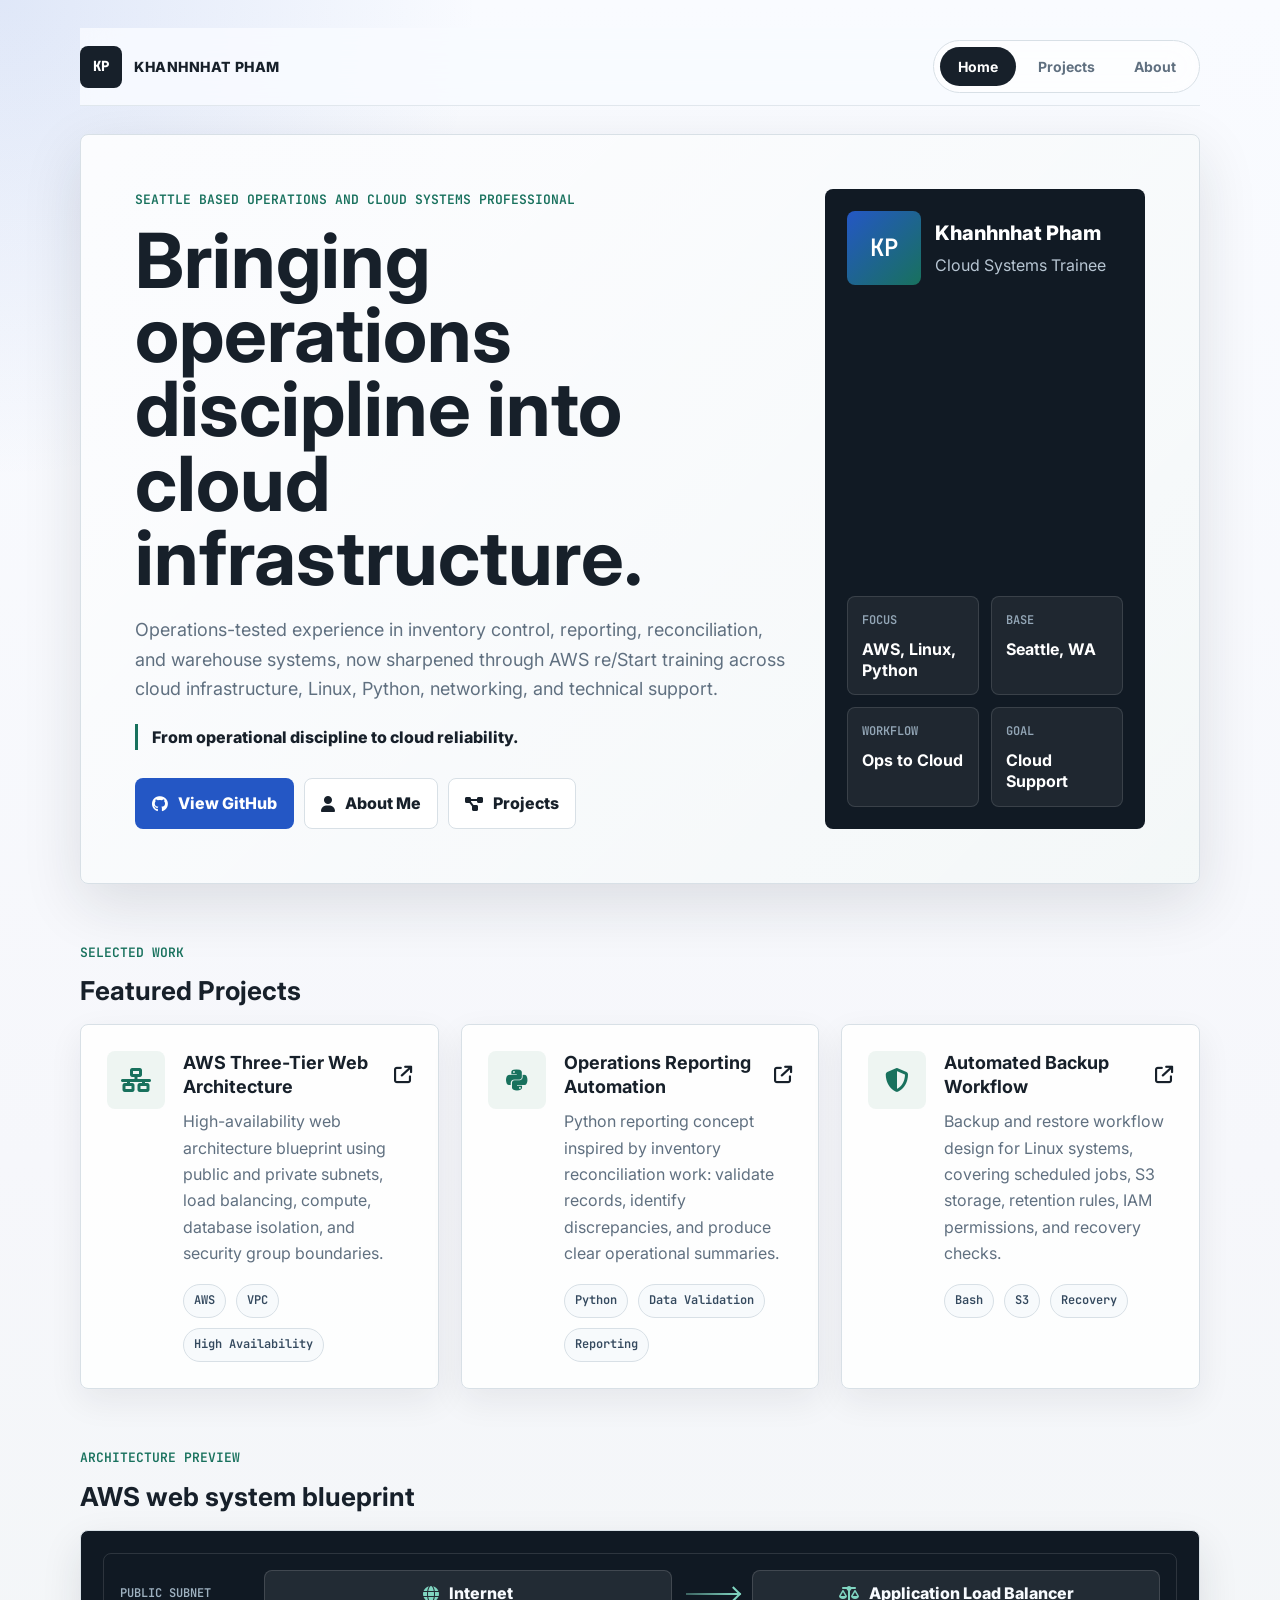
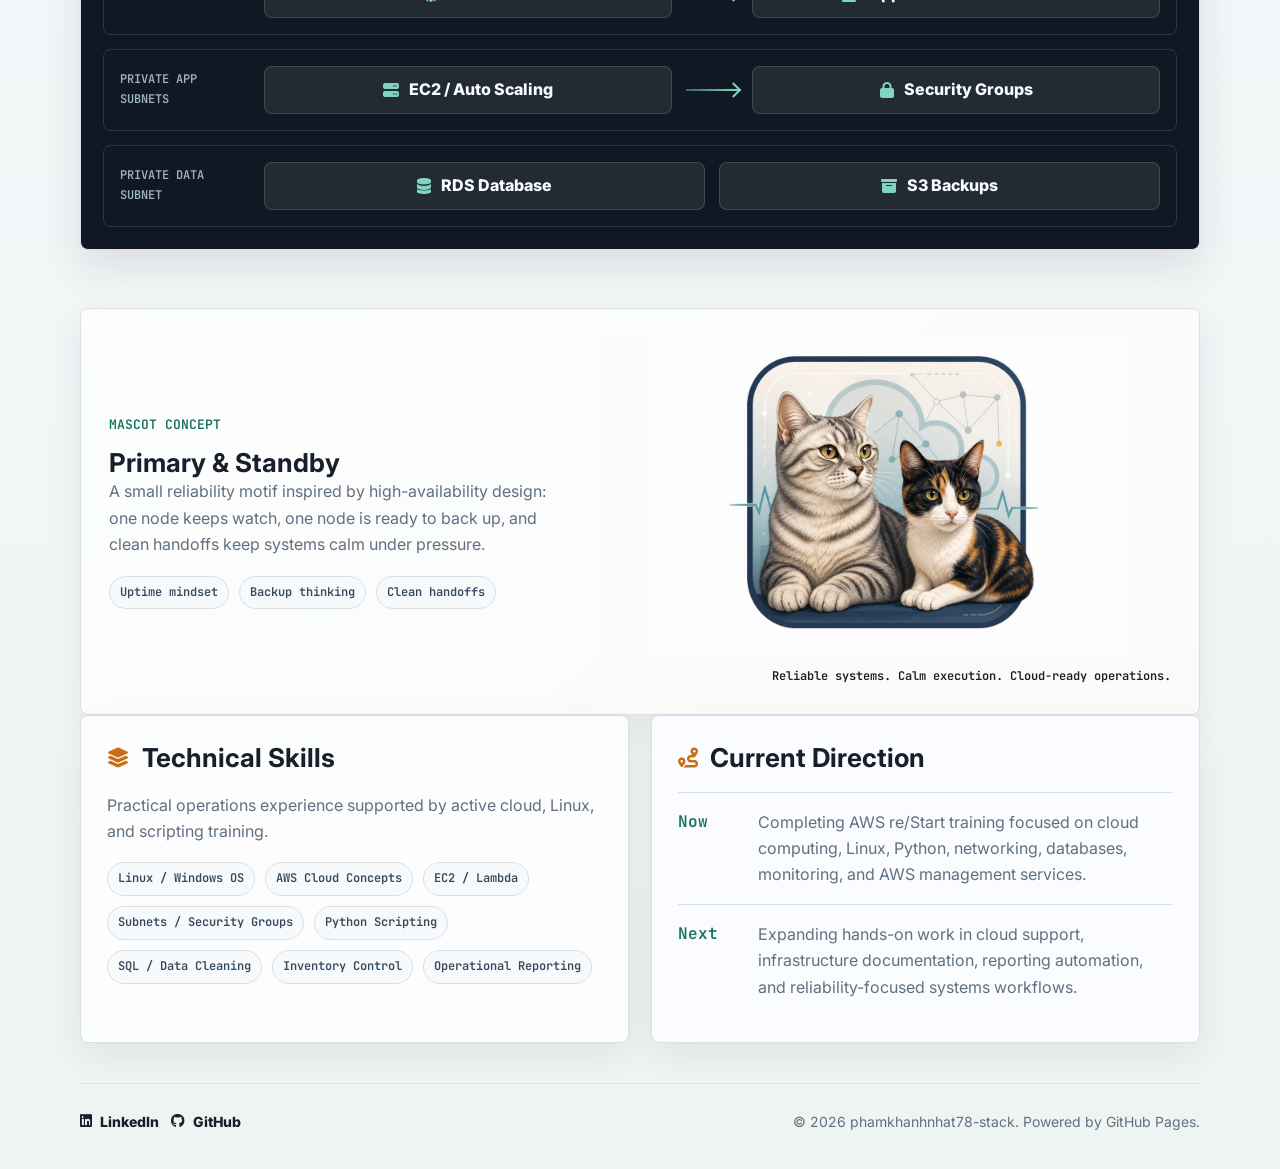
==== commit e6d7be30: "Refresh portfolio positioning and projects" ====
--- a/index.html
+++ b/index.html
@@ -4,12 +4,12 @@
     <meta charset="UTF-8">
     <meta name="viewport" content="width=device-width, initial-scale=1.0">
     <title>KHANHNHAT PHAM | Cloud & Systems Portfolio</title>
-    <meta name="description" content="Personal portfolio for Khanhnhat Pham, an IT and cloud systems specialist focused on AWS, infrastructure, Python automation, and systems support.">
+    <meta name="description" content="Personal portfolio for Khanhnhat Pham, an operations and cloud systems professional focused on AWS, Linux, Python automation, inventory systems, and infrastructure support.">
     <link rel="preconnect" href="https://fonts.googleapis.com">
     <link rel="preconnect" href="https://fonts.gstatic.com" crossorigin>
     <link href="https://fonts.googleapis.com/css2?family=Inter:wght@400;500;600;700;800&family=JetBrains+Mono:wght@400;600&display=swap" rel="stylesheet">
     <link rel="stylesheet" href="https://cdnjs.cloudflare.com/ajax/libs/font-awesome/6.5.1/css/all.min.css">
-    <link rel="stylesheet" href="assets/css/styles.css">
+    <link rel="stylesheet" href="assets/css/styles.css?v=20260524">
 </head>
 <body>
     <div class="site-shell">
@@ -20,6 +20,7 @@
             </a>
             <div class="nav-links">
                 <a href="index.html" class="active">Home</a>
+                <a href="projects.html">Projects</a>
                 <a href="about.html">About</a>
             </div>
         </nav>
@@ -27,11 +28,12 @@
         <main>
             <section class="hero">
                 <div class="hero-copy">
-                    <p class="eyebrow">Seattle based IT and cloud systems specialist</p>
-                    <h1>Building reliable systems with practical cloud engineering.</h1>
+                    <p class="eyebrow">Seattle based operations and cloud systems professional</p>
+                    <h1>Bringing operations discipline into cloud infrastructure.</h1>
                     <p class="hero-text">
-                        I work across computer hardware diagnostics, infrastructure foundations, warehouse logistics systems, and automation. I am currently deepening my AWS architecture and Python development skills.
+                        Operations-tested experience in inventory control, reporting, reconciliation, and warehouse systems, now sharpened through AWS re/Start training across cloud infrastructure, Linux, Python, networking, and technical support.
                     </p>
+                    <p class="brand-line">From operational discipline to cloud reliability.</p>
                     <div class="hero-actions">
                         <a class="btn primary" href="https://github.com/phamkhanhnhat78-stack" target="_blank" rel="noopener">
                             <i class="fa-brands fa-github"></i>
@@ -41,6 +43,10 @@
                             <i class="fa-solid fa-user"></i>
                             About Me
                         </a>
+                        <a class="btn secondary" href="projects.html">
+                            <i class="fa-solid fa-diagram-project"></i>
+                            Projects
+                        </a>
                     </div>
                 </div>
 
@@ -55,7 +61,7 @@
                     <div class="signal-grid">
                         <div>
                             <span>Focus</span>
-                            <strong>AWS, Python, Systems</strong>
+                            <strong>AWS, Linux, Python</strong>
                         </div>
                         <div>
                             <span>Base</span>
@@ -63,11 +69,11 @@
                         </div>
                         <div>
                             <span>Workflow</span>
-                            <strong>GitHub Pages</strong>
+                            <strong>Ops to Cloud</strong>
                         </div>
                         <div>
                             <span>Goal</span>
-                            <strong>Cloud Architecture</strong>
+                            <strong>Cloud Support</strong>
                         </div>
                     </div>
                 </aside>
@@ -79,45 +85,110 @@
             </section>
 
             <section class="project-grid" aria-label="Featured projects">
+                <article class="card project-card">
+                    <div class="card-icon"><i class="fa-solid fa-network-wired"></i></div>
+                    <div>
+                        <h3>
+                            <a href="projects.html#three-tier-aws">
+                                AWS Three-Tier Web Architecture
+                                <i class="fa-solid fa-arrow-up-right-from-square"></i>
+                            </a>
+                        </h3>
+                        <p>
+                            High-availability web architecture blueprint using public and private subnets, load balancing, compute, database isolation, and security group boundaries.
+                        </p>
+                        <div class="tags" aria-label="Project technologies">
+                            <span>AWS</span>
+                            <span>VPC</span>
+                            <span>High Availability</span>
+                        </div>
+                    </div>
+                </article>
+
                 <article class="card project-card">
                     <div class="card-icon"><i class="fa-brands fa-python"></i></div>
                     <div>
                         <h3>
-                            <a href="https://github.com/phamkhanhnhat78-stack/my_python_project" target="_blank" rel="noopener">
-                                my_python_project
+                            <a href="projects.html#linux-monitor">
+                                Operations Reporting Automation
                                 <i class="fa-solid fa-arrow-up-right-from-square"></i>
                             </a>
                         </h3>
                         <p>
-                            Automated backend scripting utility for environment staging, deployment configuration logic, and Git/GitHub workflow practice.
+                            Python reporting concept inspired by inventory reconciliation work: validate records, identify discrepancies, and produce clear operational summaries.
                         </p>
                         <div class="tags" aria-label="Project technologies">
-                            <span>Python 3</span>
-                            <span>Automation</span>
-                            <span>GitHub</span>
+                            <span>Python</span>
+                            <span>Data Validation</span>
+                            <span>Reporting</span>
                         </div>
                     </div>
                 </article>
 
                 <article class="card project-card">
-                    <div class="card-icon"><i class="fa-solid fa-cloud"></i></div>
+                    <div class="card-icon"><i class="fa-solid fa-shield-halved"></i></div>
                     <div>
                         <h3>
-                            <a href="https://github.com/phamkhanhnhat78-stack/Cloud-Architecture-Sandbox" target="_blank" rel="noopener">
-                                Cloud Architecture Sandbox
+                            <a href="projects.html#backup-workflow">
+                                Automated Backup Workflow
                                 <i class="fa-solid fa-arrow-up-right-from-square"></i>
                             </a>
                         </h3>
                         <p>
-                            Practice environment for AWS infrastructure blueprints, secure VPC design, and scalable Linux/Windows deployment models.
+                            Backup and restore workflow design for Linux systems, covering scheduled jobs, S3 storage, retention rules, IAM permissions, and recovery checks.
                         </p>
                         <div class="tags" aria-label="Project technologies">
-                            <span>AWS SAA-C03</span>
-                            <span>Infrastructure</span>
-                            <span>SysAdmin</span>
-                        </div>
-                    </div>
-                </article>
+                            <span>Bash</span>
+                            <span>S3</span>
+                            <span>Recovery</span>
+                        </div>
+                    </div>
+                </article>
+            </section>
+
+            <section class="architecture-showcase" aria-label="Architecture diagram preview">
+                <div class="section-heading compact">
+                    <p class="eyebrow">Architecture preview</p>
+                    <h2>AWS web system blueprint</h2>
+                </div>
+                <div class="architecture-panel">
+                    <div class="diagram-lane public">
+                        <span class="lane-label">Public subnet</span>
+                        <div class="diagram-node"><i class="fa-solid fa-globe"></i> Internet</div>
+                        <div class="diagram-arrow" aria-hidden="true"></div>
+                        <div class="diagram-node"><i class="fa-solid fa-scale-balanced"></i> Application Load Balancer</div>
+                    </div>
+                    <div class="diagram-lane private">
+                        <span class="lane-label">Private app subnets</span>
+                        <div class="diagram-node"><i class="fa-solid fa-server"></i> EC2 / Auto Scaling</div>
+                        <div class="diagram-arrow" aria-hidden="true"></div>
+                        <div class="diagram-node"><i class="fa-solid fa-lock"></i> Security Groups</div>
+                    </div>
+                    <div class="diagram-lane data">
+                        <span class="lane-label">Private data subnet</span>
+                        <div class="diagram-node"><i class="fa-solid fa-database"></i> RDS Database</div>
+                        <div class="diagram-node"><i class="fa-solid fa-box-archive"></i> S3 Backups</div>
+                    </div>
+                </div>
+            </section>
+
+            <section class="mascot-section" aria-label="Portfolio mascot">
+                <div class="mascot-copy">
+                    <p class="eyebrow">Mascot concept</p>
+                    <h2>Primary &amp; Standby</h2>
+                    <p>
+                        A small reliability motif inspired by high-availability design: one node keeps watch, one node is ready to back up, and clean handoffs keep systems calm under pressure.
+                    </p>
+                    <div class="mascot-tags" aria-label="Mascot values">
+                        <span>Uptime mindset</span>
+                        <span>Backup thinking</span>
+                        <span>Clean handoffs</span>
+                    </div>
+                </div>
+                <figure class="mascot-photo">
+                    <img src="assets/images/primary-standby-badge.png" alt="Primary and Standby reliability mascot badge">
+                    <figcaption>Reliable systems. Calm execution. Cloud-ready operations.</figcaption>
+                </figure>
             </section>
 
             <section class="content-grid">
@@ -127,15 +198,17 @@
                         <h2>Technical Skills</h2>
                     </div>
                     <p>
-                        Practical systems experience supported by active cloud and scripting training.
+                        Practical operations experience supported by active cloud, Linux, and scripting training.
                     </p>
                     <div class="skill-list">
                         <span>Linux / Windows OS</span>
-                        <span>Hardware Diagnostics</span>
-                        <span>TCP/IP Fundamentals</span>
-                        <span>Inventory Logic</span>
+                        <span>AWS Cloud Concepts</span>
+                        <span>EC2 / Lambda</span>
+                        <span>Subnets / Security Groups</span>
                         <span>Python Scripting</span>
-                        <span>AWS Architecture</span>
+                        <span>SQL / Data Cleaning</span>
+                        <span>Inventory Control</span>
+                        <span>Operational Reporting</span>
                     </div>
                 </article>
 
@@ -146,11 +219,11 @@
                     </div>
                     <div class="timeline-item">
                         <span>Now</span>
-                        <p>Training toward AWS Certified Solutions Architect - Associate while building small automation and infrastructure projects.</p>
+                        <p>Completing AWS re/Start training focused on cloud computing, Linux, Python, networking, databases, monitoring, and AWS management services.</p>
                     </div>
                     <div class="timeline-item">
                         <span>Next</span>
-                        <p>Expanding hands-on work in cloud architecture, deployment workflows, and production-minded systems documentation.</p>
+                        <p>Expanding hands-on work in cloud support, infrastructure documentation, reporting automation, and reliability-focused systems workflows.</p>
                     </div>
                 </article>
             </section>
--- a/assets/css/styles.css
+++ b/assets/css/styles.css
@@ -40,11 +40,18 @@
 }
 
 .navbar {
+    position: sticky;
+    top: 0;
+    z-index: 20;
     display: flex;
     align-items: center;
     justify-content: space-between;
     gap: 20px;
-    padding: 12px 0 28px;
+    margin-bottom: 28px;
+    padding: 12px 0;
+    border-bottom: 1px solid rgba(216, 224, 230, 0.72);
+    background: rgba(249, 251, 255, 0.86);
+    backdrop-filter: blur(18px);
 }
 
 .brand,
@@ -173,9 +180,19 @@
     font-size: 18px;
 }
 
+.brand-line {
+    display: inline-flex;
+    margin: 2px 0 0;
+    border-left: 3px solid var(--green);
+    padding-left: 14px;
+    color: var(--ink);
+    font-weight: 800;
+}
+
 .hero-actions,
 .tags,
-.skill-list {
+.skill-list,
+.mascot-tags {
     display: flex;
     flex-wrap: wrap;
     gap: 10px;
@@ -293,10 +310,13 @@
     gap: 22px;
 }
 
-.project-grid,
 .content-grid,
 .about-layout {
     grid-template-columns: repeat(2, minmax(0, 1fr));
+}
+
+.project-grid {
+    grid-template-columns: repeat(3, minmax(0, 1fr));
 }
 
 .card {
@@ -341,12 +361,14 @@
 }
 
 .tags,
-.skill-list {
+.skill-list,
+.mascot-tags {
     margin-top: 18px;
 }
 
 .tags span,
-.skill-list span {
+.skill-list span,
+.mascot-tags span {
     border: 1px solid var(--line);
     border-radius: 999px;
     background: #f7fafc;
@@ -415,6 +437,160 @@
     grid-template-columns: repeat(3, minmax(0, 1fr));
 }
 
+.mascot-section {
+    display: grid;
+    grid-template-columns: minmax(0, 0.9fr) minmax(320px, 1.1fr);
+    gap: 28px;
+    align-items: center;
+    margin-top: 58px;
+    border: 1px solid var(--line);
+    border-radius: 8px;
+    background:
+        linear-gradient(135deg, rgba(255, 255, 255, 0.94), rgba(255, 255, 255, 0.8)),
+        linear-gradient(135deg, rgba(24, 113, 93, 0.12), rgba(200, 111, 23, 0.1));
+    padding: 28px;
+    box-shadow: 0 12px 34px rgba(23, 32, 42, 0.07);
+}
+
+.about-mascot {
+    margin-top: 22px;
+}
+
+.mascot-copy p:not(.eyebrow) {
+    color: var(--muted);
+}
+
+.mascot-photo {
+    margin: 0;
+}
+
+.mascot-photo img {
+    display: block;
+    width: 100%;
+    aspect-ratio: 16 / 9;
+    border-radius: 8px;
+    object-fit: contain;
+    object-position: center;
+    background: #f8fafc;
+}
+
+.mascot-photo figcaption {
+    margin-top: 10px;
+    color: var(--ink);
+    font-family: "JetBrains Mono", monospace;
+    font-size: 12px;
+    font-weight: 600;
+    text-align: right;
+}
+
+.section-heading.compact {
+    margin-top: 0;
+}
+
+.architecture-showcase {
+    margin-top: 58px;
+}
+
+.architecture-panel {
+    display: grid;
+    grid-template-columns: 1fr;
+    gap: 14px;
+    border: 1px solid var(--line);
+    border-radius: 8px;
+    background: #101923;
+    padding: 22px;
+    box-shadow: 0 16px 40px rgba(23, 32, 42, 0.11);
+}
+
+.diagram-lane {
+    display: grid;
+    grid-template-columns: 130px minmax(0, 1fr) 52px minmax(0, 1fr);
+    align-items: center;
+    gap: 14px;
+    min-height: 82px;
+    border: 1px solid rgba(255, 255, 255, 0.12);
+    border-radius: 8px;
+    padding: 16px;
+    color: #ffffff;
+}
+
+.diagram-lane.data {
+    grid-template-columns: 130px minmax(0, 1fr) minmax(0, 1fr);
+}
+
+.lane-label {
+    color: #9eb1c0;
+    font-family: "JetBrains Mono", monospace;
+    font-size: 12px;
+    font-weight: 600;
+    text-transform: uppercase;
+}
+
+.diagram-node {
+    display: flex;
+    align-items: center;
+    justify-content: center;
+    gap: 10px;
+    min-height: 48px;
+    border: 1px solid rgba(255, 255, 255, 0.14);
+    border-radius: 8px;
+    background: rgba(255, 255, 255, 0.08);
+    color: #f8fbff;
+    font-weight: 800;
+    text-align: center;
+}
+
+.diagram-node i {
+    color: #80d5c1;
+}
+
+.diagram-arrow {
+    height: 2px;
+    background: linear-gradient(90deg, rgba(128, 213, 193, 0.4), rgba(128, 213, 193, 1));
+    position: relative;
+}
+
+.diagram-arrow::after {
+    content: "";
+    position: absolute;
+    right: -1px;
+    top: 50%;
+    width: 9px;
+    height: 9px;
+    border-top: 2px solid #80d5c1;
+    border-right: 2px solid #80d5c1;
+    transform: translateY(-50%) rotate(45deg);
+}
+
+.project-detail-list {
+    display: grid;
+    gap: 22px;
+}
+
+.project-detail-header {
+    display: flex;
+    align-items: center;
+    gap: 18px;
+    margin-bottom: 22px;
+}
+
+.project-detail-header .eyebrow {
+    margin-bottom: 6px;
+}
+
+.detail-grid {
+    display: grid;
+    grid-template-columns: repeat(3, minmax(0, 1fr));
+    gap: 18px;
+    padding-top: 20px;
+    border-top: 1px solid var(--line);
+}
+
+.detail-grid p {
+    margin-bottom: 0;
+    color: var(--muted);
+}
+
 .footer {
     display: flex;
     align-items: center;
@@ -453,8 +629,30 @@
     .project-grid,
     .content-grid,
     .about-layout,
-    .values-grid {
+    .values-grid,
+    .detail-grid,
+    .mascot-section {
         grid-template-columns: 1fr;
+    }
+
+    .diagram-lane,
+    .diagram-lane.data {
+        grid-template-columns: 1fr;
+    }
+
+    .diagram-arrow {
+        width: 2px;
+        height: 24px;
+        margin: 0 auto;
+        background: linear-gradient(180deg, rgba(128, 213, 193, 0.4), rgba(128, 213, 193, 1));
+    }
+
+    .diagram-arrow::after {
+        right: auto;
+        left: 50%;
+        top: auto;
+        bottom: -1px;
+        transform: translateX(-50%) rotate(135deg);
     }
 
     .hero,
@@ -486,6 +684,9 @@
 
     .nav-links a {
         flex: 1;
+        min-width: 0;
+        padding-left: 8px;
+        padding-right: 8px;
     }
 
     .hero,
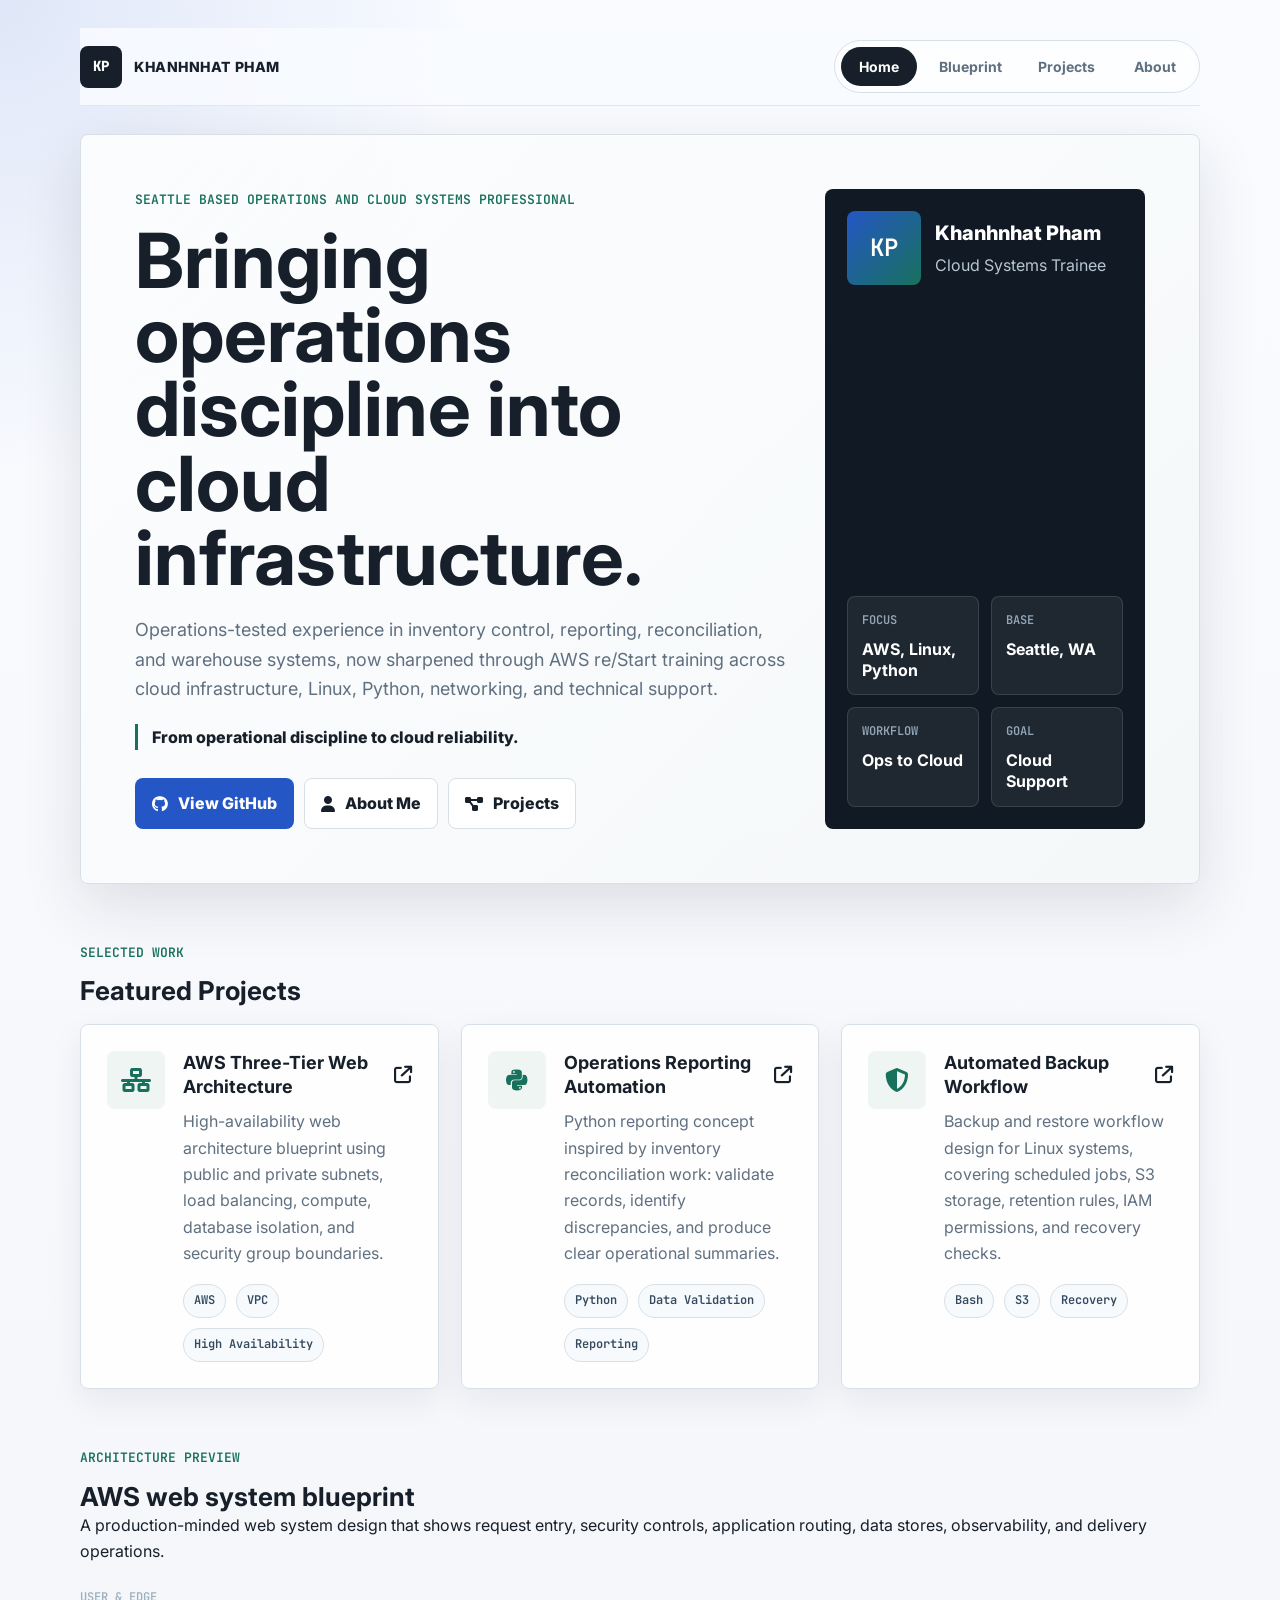
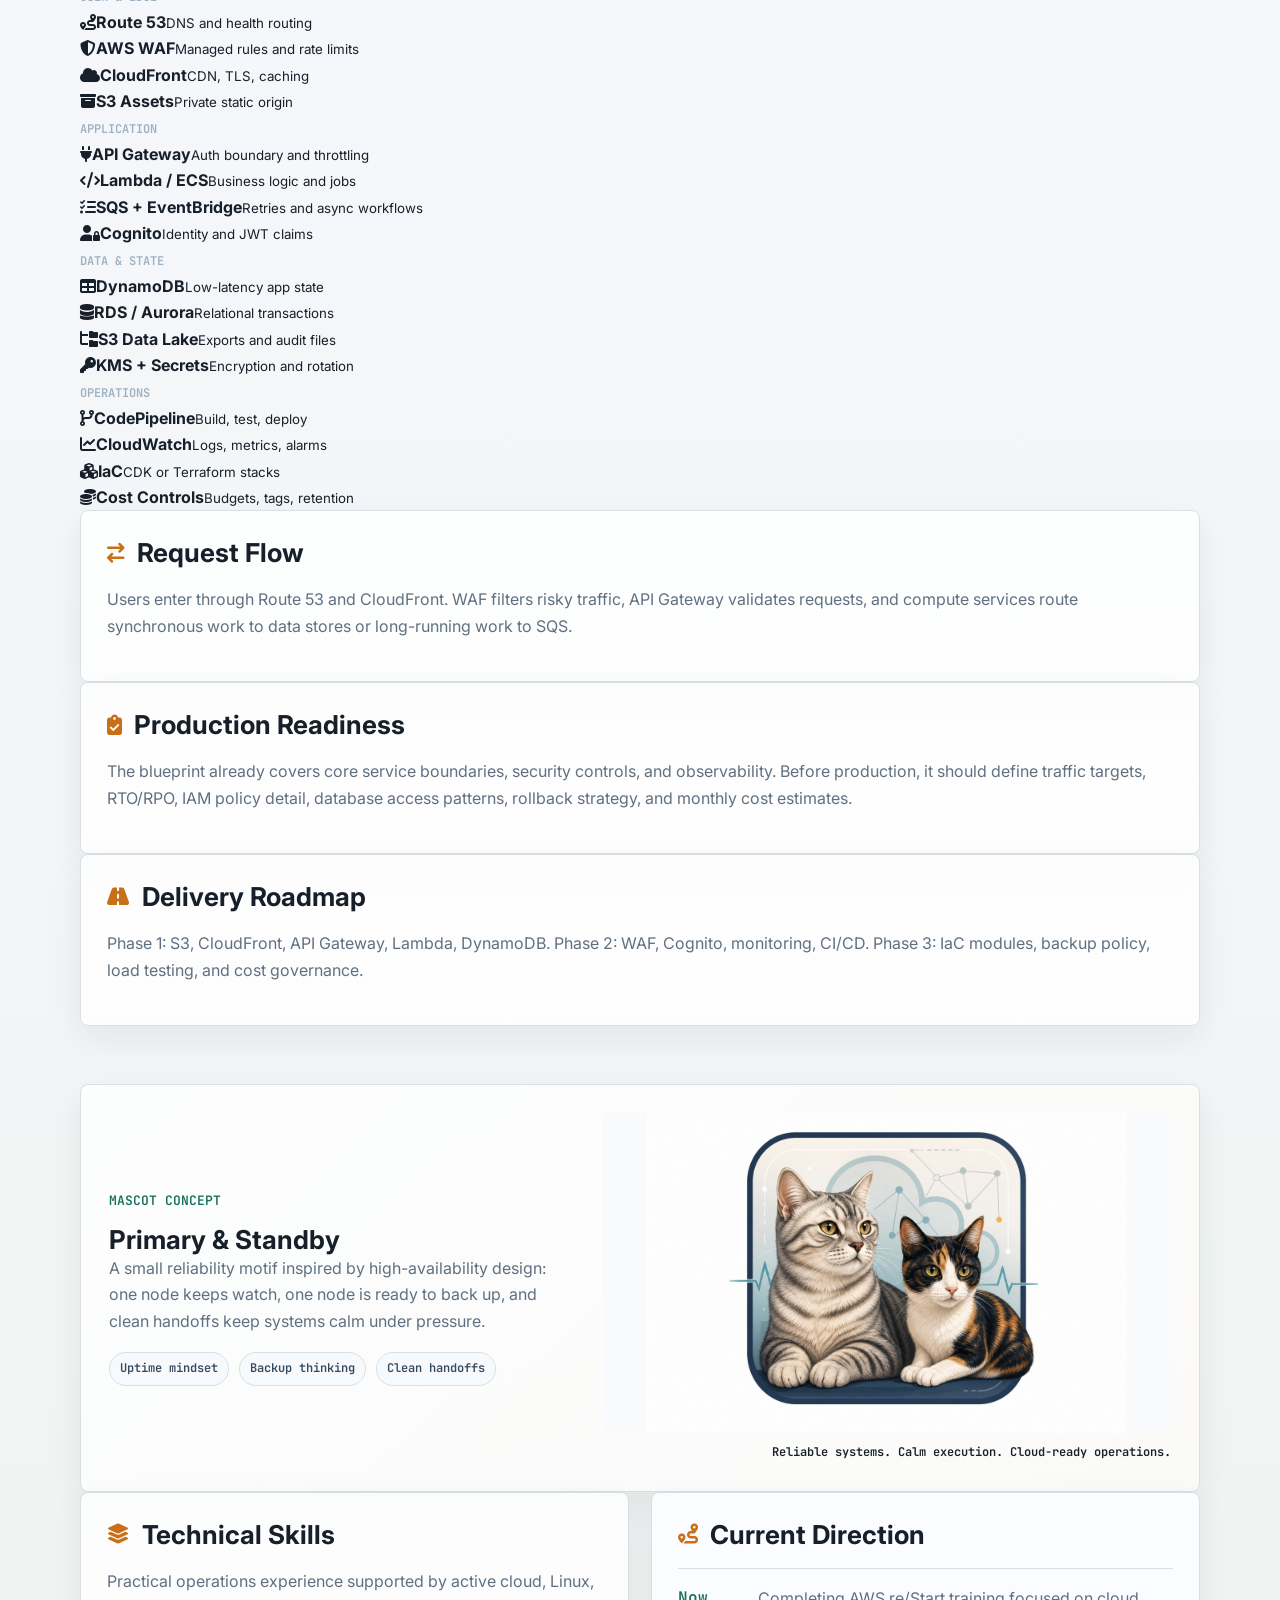
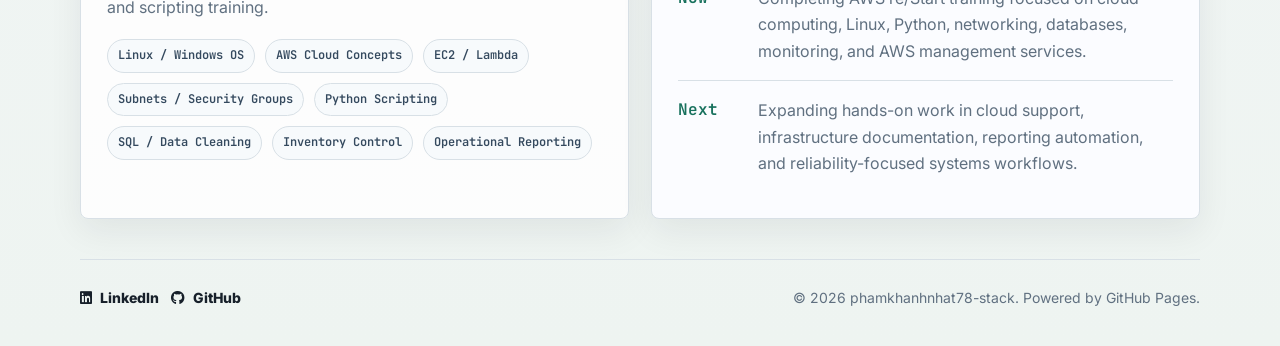
==== commit cb62329e: "Expand AWS blueprint on portfolio home" ====
--- a/index.html
+++ b/index.html
@@ -20,6 +20,7 @@
             </a>
             <div class="nav-links">
                 <a href="index.html" class="active">Home</a>
+                <a href="#aws-blueprint">Blueprint</a>
                 <a href="projects.html">Projects</a>
                 <a href="about.html">About</a>
             </div>
@@ -146,29 +147,73 @@
                 </article>
             </section>
 
-            <section class="architecture-showcase" aria-label="Architecture diagram preview">
+            <section class="architecture-showcase" id="aws-blueprint" aria-label="AWS web system blueprint">
                 <div class="section-heading compact">
                     <p class="eyebrow">Architecture preview</p>
                     <h2>AWS web system blueprint</h2>
-                </div>
-                <div class="architecture-panel">
-                    <div class="diagram-lane public">
-                        <span class="lane-label">Public subnet</span>
-                        <div class="diagram-node"><i class="fa-solid fa-globe"></i> Internet</div>
-                        <div class="diagram-arrow" aria-hidden="true"></div>
-                        <div class="diagram-node"><i class="fa-solid fa-scale-balanced"></i> Application Load Balancer</div>
-                    </div>
-                    <div class="diagram-lane private">
-                        <span class="lane-label">Private app subnets</span>
-                        <div class="diagram-node"><i class="fa-solid fa-server"></i> EC2 / Auto Scaling</div>
-                        <div class="diagram-arrow" aria-hidden="true"></div>
-                        <div class="diagram-node"><i class="fa-solid fa-lock"></i> Security Groups</div>
-                    </div>
-                    <div class="diagram-lane data">
-                        <span class="lane-label">Private data subnet</span>
-                        <div class="diagram-node"><i class="fa-solid fa-database"></i> RDS Database</div>
-                        <div class="diagram-node"><i class="fa-solid fa-box-archive"></i> S3 Backups</div>
-                    </div>
+                    <p>
+                        A production-minded web system design that shows request entry, security controls, application routing, data stores, observability, and delivery operations.
+                    </p>
+                </div>
+                <div class="blueprint-panel">
+                    <div class="blueprint-lane">
+                        <span class="lane-label">User &amp; Edge</span>
+                        <div class="blueprint-node delivery"><i class="fa-solid fa-route"></i><strong>Route 53</strong><small>DNS and health routing</small></div>
+                        <div class="blueprint-node security"><i class="fa-solid fa-shield-halved"></i><strong>AWS WAF</strong><small>Managed rules and rate limits</small></div>
+                        <div class="blueprint-node delivery"><i class="fa-solid fa-cloud"></i><strong>CloudFront</strong><small>CDN, TLS, caching</small></div>
+                        <div class="blueprint-node data"><i class="fa-solid fa-box-archive"></i><strong>S3 Assets</strong><small>Private static origin</small></div>
+                    </div>
+                    <div class="blueprint-lane">
+                        <span class="lane-label">Application</span>
+                        <div class="blueprint-node compute"><i class="fa-solid fa-plug"></i><strong>API Gateway</strong><small>Auth boundary and throttling</small></div>
+                        <div class="blueprint-node compute"><i class="fa-solid fa-code"></i><strong>Lambda / ECS</strong><small>Business logic and jobs</small></div>
+                        <div class="blueprint-node compute"><i class="fa-solid fa-list-check"></i><strong>SQS + EventBridge</strong><small>Retries and async workflows</small></div>
+                        <div class="blueprint-node security"><i class="fa-solid fa-user-lock"></i><strong>Cognito</strong><small>Identity and JWT claims</small></div>
+                    </div>
+                    <div class="blueprint-lane">
+                        <span class="lane-label">Data &amp; State</span>
+                        <div class="blueprint-node data"><i class="fa-solid fa-table"></i><strong>DynamoDB</strong><small>Low-latency app state</small></div>
+                        <div class="blueprint-node data"><i class="fa-solid fa-database"></i><strong>RDS / Aurora</strong><small>Relational transactions</small></div>
+                        <div class="blueprint-node data"><i class="fa-solid fa-folder-tree"></i><strong>S3 Data Lake</strong><small>Exports and audit files</small></div>
+                        <div class="blueprint-node security"><i class="fa-solid fa-key"></i><strong>KMS + Secrets</strong><small>Encryption and rotation</small></div>
+                    </div>
+                    <div class="blueprint-lane">
+                        <span class="lane-label">Operations</span>
+                        <div class="blueprint-node ops"><i class="fa-solid fa-code-branch"></i><strong>CodePipeline</strong><small>Build, test, deploy</small></div>
+                        <div class="blueprint-node ops"><i class="fa-solid fa-chart-line"></i><strong>CloudWatch</strong><small>Logs, metrics, alarms</small></div>
+                        <div class="blueprint-node ops"><i class="fa-solid fa-cubes"></i><strong>IaC</strong><small>CDK or Terraform stacks</small></div>
+                        <div class="blueprint-node ops"><i class="fa-solid fa-coins"></i><strong>Cost Controls</strong><small>Budgets, tags, retention</small></div>
+                    </div>
+                </div>
+
+                <div class="blueprint-detail-grid" aria-label="Blueprint implementation details">
+                    <article class="card">
+                        <div class="section-title">
+                            <i class="fa-solid fa-arrow-right-arrow-left"></i>
+                            <h2>Request Flow</h2>
+                        </div>
+                        <p>
+                            Users enter through Route 53 and CloudFront. WAF filters risky traffic, API Gateway validates requests, and compute services route synchronous work to data stores or long-running work to SQS.
+                        </p>
+                    </article>
+                    <article class="card">
+                        <div class="section-title">
+                            <i class="fa-solid fa-clipboard-check"></i>
+                            <h2>Production Readiness</h2>
+                        </div>
+                        <p>
+                            The blueprint already covers core service boundaries, security controls, and observability. Before production, it should define traffic targets, RTO/RPO, IAM policy detail, database access patterns, rollback strategy, and monthly cost estimates.
+                        </p>
+                    </article>
+                    <article class="card">
+                        <div class="section-title">
+                            <i class="fa-solid fa-road"></i>
+                            <h2>Delivery Roadmap</h2>
+                        </div>
+                        <p>
+                            Phase 1: S3, CloudFront, API Gateway, Lambda, DynamoDB. Phase 2: WAF, Cognito, monitoring, CI/CD. Phase 3: IaC modules, backup policy, load testing, and cost governance.
+                        </p>
+                    </article>
                 </div>
             </section>
 
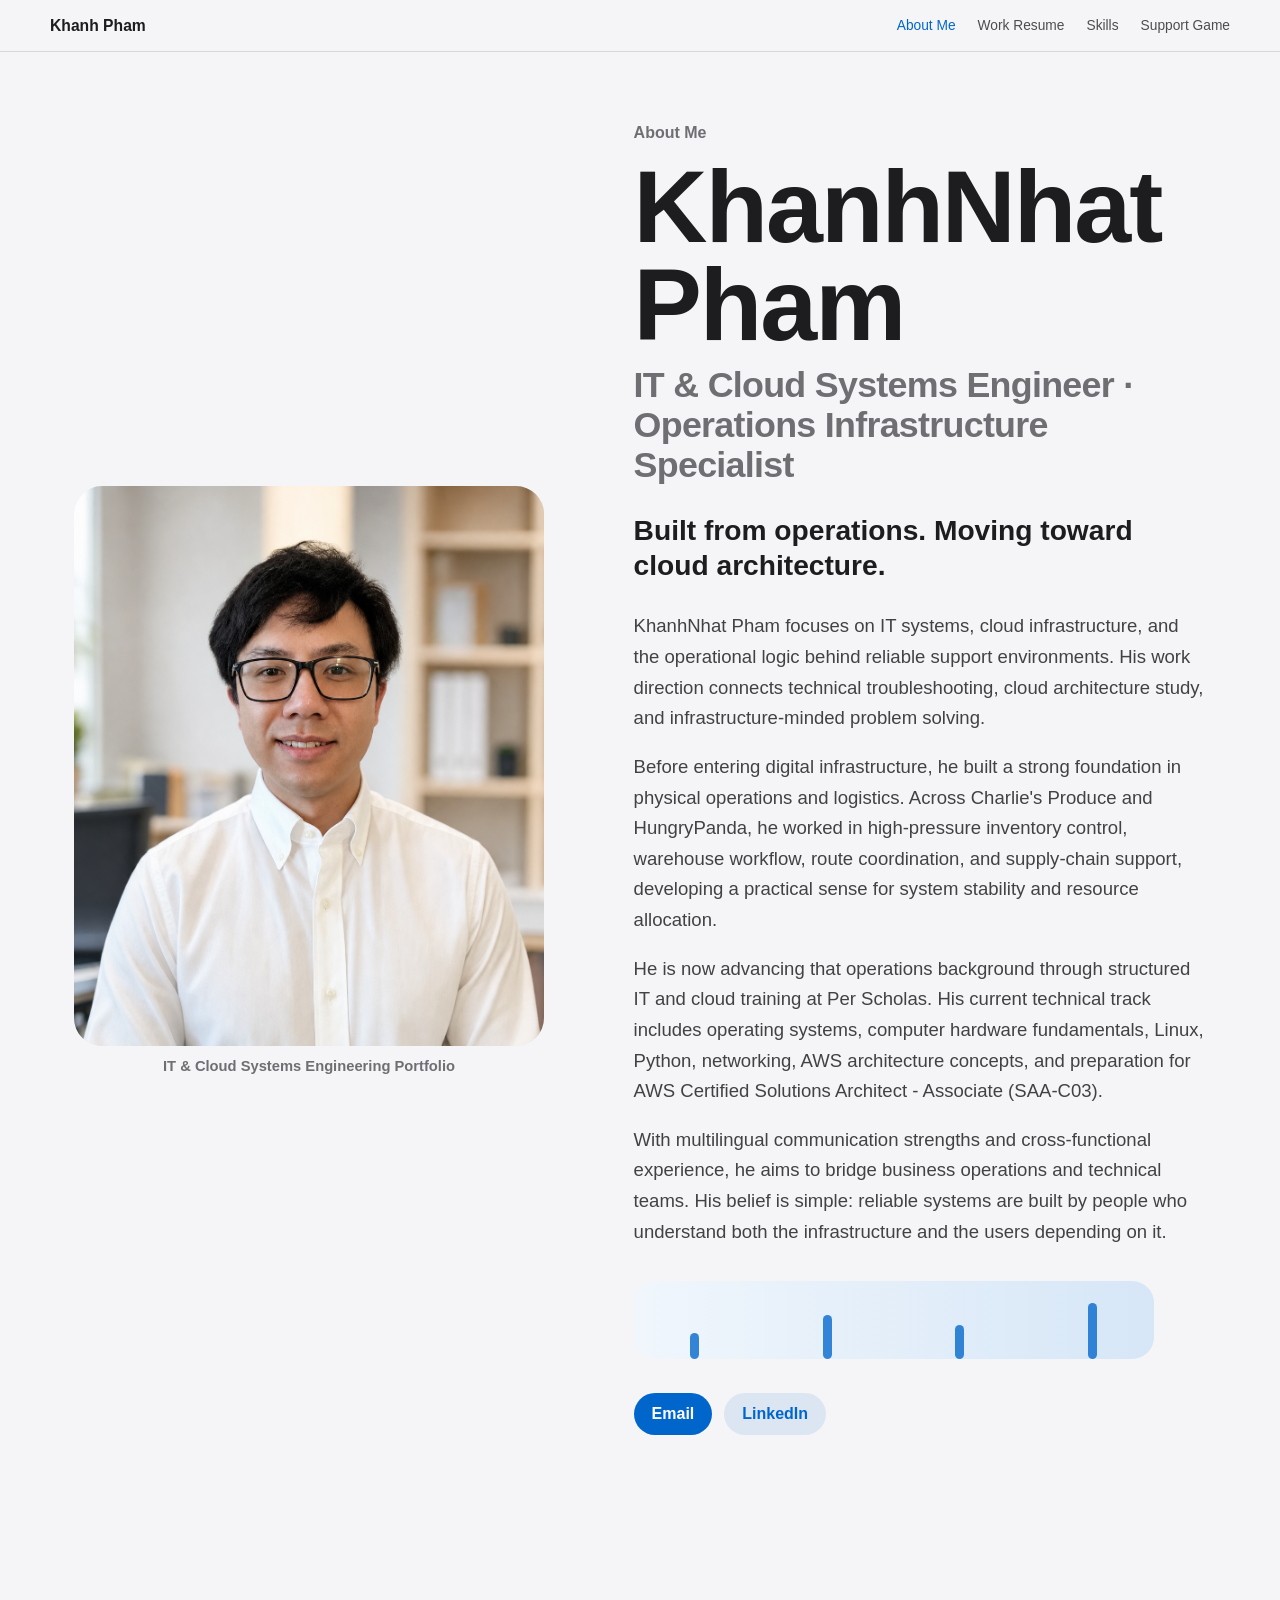
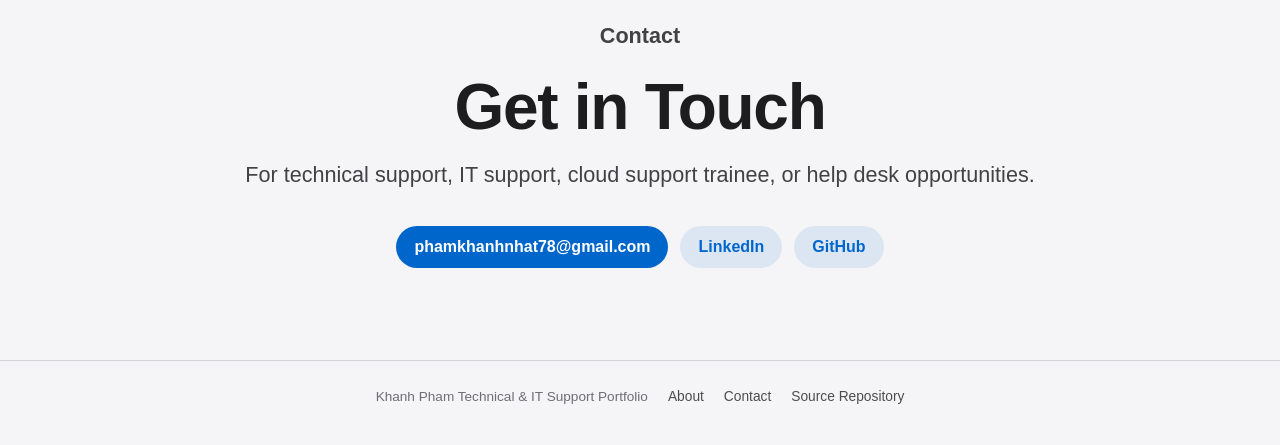
==== commit 3c27413f: "Replace root Pages site with tabbed portfolio" ====
--- a/index.html
+++ b/index.html
@@ -1,292 +1,288 @@
 <!DOCTYPE html>
 <html lang="en">
 <head>
-    <meta charset="UTF-8">
-    <meta name="viewport" content="width=device-width, initial-scale=1.0">
-    <title>KHANHNHAT PHAM | Cloud & Systems Portfolio</title>
-    <meta name="description" content="Personal portfolio for Khanhnhat Pham, an operations and cloud systems professional focused on AWS, Linux, Python automation, inventory systems, and infrastructure support.">
-    <link rel="preconnect" href="https://fonts.googleapis.com">
-    <link rel="preconnect" href="https://fonts.gstatic.com" crossorigin>
-    <link href="https://fonts.googleapis.com/css2?family=Inter:wght@400;500;600;700;800&family=JetBrains+Mono:wght@400;600&display=swap" rel="stylesheet">
-    <link rel="stylesheet" href="https://cdnjs.cloudflare.com/ajax/libs/font-awesome/6.5.1/css/all.min.css">
-    <link rel="stylesheet" href="assets/css/styles.css?v=20260524">
+  <meta charset="UTF-8" />
+  <meta name="viewport" content="width=device-width, initial-scale=1.0" />
+  <title>Khanh Pham | Technical & IT Support Portfolio</title>
+  <link rel="stylesheet" href="style.css?v=14" />
 </head>
 <body>
-    <div class="site-shell">
-        <nav class="navbar" aria-label="Main navigation">
-            <a class="brand" href="index.html" aria-label="KHANHNHAT PHAM home">
-                <span class="brand-mark">KP</span>
-                <span>KHANHNHAT PHAM</span>
-            </a>
-            <div class="nav-links">
-                <a href="index.html" class="active">Home</a>
-                <a href="#aws-blueprint">Blueprint</a>
-                <a href="projects.html">Projects</a>
-                <a href="about.html">About</a>
-            </div>
-        </nav>
-
-        <main>
-            <section class="hero">
-                <div class="hero-copy">
-                    <p class="eyebrow">Seattle based operations and cloud systems professional</p>
-                    <h1>Bringing operations discipline into cloud infrastructure.</h1>
-                    <p class="hero-text">
-                        Operations-tested experience in inventory control, reporting, reconciliation, and warehouse systems, now sharpened through AWS re/Start training across cloud infrastructure, Linux, Python, networking, and technical support.
-                    </p>
-                    <p class="brand-line">From operational discipline to cloud reliability.</p>
-                    <div class="hero-actions">
-                        <a class="btn primary" href="https://github.com/phamkhanhnhat78-stack" target="_blank" rel="noopener">
-                            <i class="fa-brands fa-github"></i>
-                            View GitHub
-                        </a>
-                        <a class="btn secondary" href="about.html">
-                            <i class="fa-solid fa-user"></i>
-                            About Me
-                        </a>
-                        <a class="btn secondary" href="projects.html">
-                            <i class="fa-solid fa-diagram-project"></i>
-                            Projects
-                        </a>
-                    </div>
-                </div>
-
-                <aside class="profile-panel" aria-label="Profile summary">
-                    <div class="profile-card">
-                        <div class="avatar" aria-hidden="true">KP</div>
-                        <div>
-                            <p class="profile-name">Khanhnhat Pham</p>
-                            <p class="profile-role">Cloud Systems Trainee</p>
-                        </div>
-                    </div>
-                    <div class="signal-grid">
-                        <div>
-                            <span>Focus</span>
-                            <strong>AWS, Linux, Python</strong>
-                        </div>
-                        <div>
-                            <span>Base</span>
-                            <strong>Seattle, WA</strong>
-                        </div>
-                        <div>
-                            <span>Workflow</span>
-                            <strong>Ops to Cloud</strong>
-                        </div>
-                        <div>
-                            <span>Goal</span>
-                            <strong>Cloud Support</strong>
-                        </div>
-                    </div>
-                </aside>
-            </section>
-
-            <section class="section-heading">
-                <p class="eyebrow">Selected work</p>
-                <h2>Featured Projects</h2>
-            </section>
-
-            <section class="project-grid" aria-label="Featured projects">
-                <article class="card project-card">
-                    <div class="card-icon"><i class="fa-solid fa-network-wired"></i></div>
-                    <div>
-                        <h3>
-                            <a href="projects.html#three-tier-aws">
-                                AWS Three-Tier Web Architecture
-                                <i class="fa-solid fa-arrow-up-right-from-square"></i>
-                            </a>
-                        </h3>
-                        <p>
-                            High-availability web architecture blueprint using public and private subnets, load balancing, compute, database isolation, and security group boundaries.
-                        </p>
-                        <div class="tags" aria-label="Project technologies">
-                            <span>AWS</span>
-                            <span>VPC</span>
-                            <span>High Availability</span>
-                        </div>
-                    </div>
-                </article>
-
-                <article class="card project-card">
-                    <div class="card-icon"><i class="fa-brands fa-python"></i></div>
-                    <div>
-                        <h3>
-                            <a href="projects.html#linux-monitor">
-                                Operations Reporting Automation
-                                <i class="fa-solid fa-arrow-up-right-from-square"></i>
-                            </a>
-                        </h3>
-                        <p>
-                            Python reporting concept inspired by inventory reconciliation work: validate records, identify discrepancies, and produce clear operational summaries.
-                        </p>
-                        <div class="tags" aria-label="Project technologies">
-                            <span>Python</span>
-                            <span>Data Validation</span>
-                            <span>Reporting</span>
-                        </div>
-                    </div>
-                </article>
-
-                <article class="card project-card">
-                    <div class="card-icon"><i class="fa-solid fa-shield-halved"></i></div>
-                    <div>
-                        <h3>
-                            <a href="projects.html#backup-workflow">
-                                Automated Backup Workflow
-                                <i class="fa-solid fa-arrow-up-right-from-square"></i>
-                            </a>
-                        </h3>
-                        <p>
-                            Backup and restore workflow design for Linux systems, covering scheduled jobs, S3 storage, retention rules, IAM permissions, and recovery checks.
-                        </p>
-                        <div class="tags" aria-label="Project technologies">
-                            <span>Bash</span>
-                            <span>S3</span>
-                            <span>Recovery</span>
-                        </div>
-                    </div>
-                </article>
-            </section>
-
-            <section class="architecture-showcase" id="aws-blueprint" aria-label="AWS web system blueprint">
-                <div class="section-heading compact">
-                    <p class="eyebrow">Architecture preview</p>
-                    <h2>AWS web system blueprint</h2>
-                    <p>
-                        A production-minded web system design that shows request entry, security controls, application routing, data stores, observability, and delivery operations.
-                    </p>
-                </div>
-                <div class="blueprint-panel">
-                    <div class="blueprint-lane">
-                        <span class="lane-label">User &amp; Edge</span>
-                        <div class="blueprint-node delivery"><i class="fa-solid fa-route"></i><strong>Route 53</strong><small>DNS and health routing</small></div>
-                        <div class="blueprint-node security"><i class="fa-solid fa-shield-halved"></i><strong>AWS WAF</strong><small>Managed rules and rate limits</small></div>
-                        <div class="blueprint-node delivery"><i class="fa-solid fa-cloud"></i><strong>CloudFront</strong><small>CDN, TLS, caching</small></div>
-                        <div class="blueprint-node data"><i class="fa-solid fa-box-archive"></i><strong>S3 Assets</strong><small>Private static origin</small></div>
-                    </div>
-                    <div class="blueprint-lane">
-                        <span class="lane-label">Application</span>
-                        <div class="blueprint-node compute"><i class="fa-solid fa-plug"></i><strong>API Gateway</strong><small>Auth boundary and throttling</small></div>
-                        <div class="blueprint-node compute"><i class="fa-solid fa-code"></i><strong>Lambda / ECS</strong><small>Business logic and jobs</small></div>
-                        <div class="blueprint-node compute"><i class="fa-solid fa-list-check"></i><strong>SQS + EventBridge</strong><small>Retries and async workflows</small></div>
-                        <div class="blueprint-node security"><i class="fa-solid fa-user-lock"></i><strong>Cognito</strong><small>Identity and JWT claims</small></div>
-                    </div>
-                    <div class="blueprint-lane">
-                        <span class="lane-label">Data &amp; State</span>
-                        <div class="blueprint-node data"><i class="fa-solid fa-table"></i><strong>DynamoDB</strong><small>Low-latency app state</small></div>
-                        <div class="blueprint-node data"><i class="fa-solid fa-database"></i><strong>RDS / Aurora</strong><small>Relational transactions</small></div>
-                        <div class="blueprint-node data"><i class="fa-solid fa-folder-tree"></i><strong>S3 Data Lake</strong><small>Exports and audit files</small></div>
-                        <div class="blueprint-node security"><i class="fa-solid fa-key"></i><strong>KMS + Secrets</strong><small>Encryption and rotation</small></div>
-                    </div>
-                    <div class="blueprint-lane">
-                        <span class="lane-label">Operations</span>
-                        <div class="blueprint-node ops"><i class="fa-solid fa-code-branch"></i><strong>CodePipeline</strong><small>Build, test, deploy</small></div>
-                        <div class="blueprint-node ops"><i class="fa-solid fa-chart-line"></i><strong>CloudWatch</strong><small>Logs, metrics, alarms</small></div>
-                        <div class="blueprint-node ops"><i class="fa-solid fa-cubes"></i><strong>IaC</strong><small>CDK or Terraform stacks</small></div>
-                        <div class="blueprint-node ops"><i class="fa-solid fa-coins"></i><strong>Cost Controls</strong><small>Budgets, tags, retention</small></div>
-                    </div>
-                </div>
-
-                <div class="blueprint-detail-grid" aria-label="Blueprint implementation details">
-                    <article class="card">
-                        <div class="section-title">
-                            <i class="fa-solid fa-arrow-right-arrow-left"></i>
-                            <h2>Request Flow</h2>
-                        </div>
-                        <p>
-                            Users enter through Route 53 and CloudFront. WAF filters risky traffic, API Gateway validates requests, and compute services route synchronous work to data stores or long-running work to SQS.
-                        </p>
-                    </article>
-                    <article class="card">
-                        <div class="section-title">
-                            <i class="fa-solid fa-clipboard-check"></i>
-                            <h2>Production Readiness</h2>
-                        </div>
-                        <p>
-                            The blueprint already covers core service boundaries, security controls, and observability. Before production, it should define traffic targets, RTO/RPO, IAM policy detail, database access patterns, rollback strategy, and monthly cost estimates.
-                        </p>
-                    </article>
-                    <article class="card">
-                        <div class="section-title">
-                            <i class="fa-solid fa-road"></i>
-                            <h2>Delivery Roadmap</h2>
-                        </div>
-                        <p>
-                            Phase 1: S3, CloudFront, API Gateway, Lambda, DynamoDB. Phase 2: WAF, Cognito, monitoring, CI/CD. Phase 3: IaC modules, backup policy, load testing, and cost governance.
-                        </p>
-                    </article>
-                </div>
-            </section>
-
-            <section class="mascot-section" aria-label="Portfolio mascot">
-                <div class="mascot-copy">
-                    <p class="eyebrow">Mascot concept</p>
-                    <h2>Primary &amp; Standby</h2>
-                    <p>
-                        A small reliability motif inspired by high-availability design: one node keeps watch, one node is ready to back up, and clean handoffs keep systems calm under pressure.
-                    </p>
-                    <div class="mascot-tags" aria-label="Mascot values">
-                        <span>Uptime mindset</span>
-                        <span>Backup thinking</span>
-                        <span>Clean handoffs</span>
-                    </div>
-                </div>
-                <figure class="mascot-photo">
-                    <img src="assets/images/primary-standby-badge.png" alt="Primary and Standby reliability mascot badge">
-                    <figcaption>Reliable systems. Calm execution. Cloud-ready operations.</figcaption>
-                </figure>
-            </section>
-
-            <section class="content-grid">
-                <article class="card">
-                    <div class="section-title">
-                        <i class="fa-solid fa-layer-group"></i>
-                        <h2>Technical Skills</h2>
-                    </div>
-                    <p>
-                        Practical operations experience supported by active cloud, Linux, and scripting training.
-                    </p>
-                    <div class="skill-list">
-                        <span>Linux / Windows OS</span>
-                        <span>AWS Cloud Concepts</span>
-                        <span>EC2 / Lambda</span>
-                        <span>Subnets / Security Groups</span>
-                        <span>Python Scripting</span>
-                        <span>SQL / Data Cleaning</span>
-                        <span>Inventory Control</span>
-                        <span>Operational Reporting</span>
-                    </div>
-                </article>
-
-                <article class="card timeline-card">
-                    <div class="section-title">
-                        <i class="fa-solid fa-route"></i>
-                        <h2>Current Direction</h2>
-                    </div>
-                    <div class="timeline-item">
-                        <span>Now</span>
-                        <p>Completing AWS re/Start training focused on cloud computing, Linux, Python, networking, databases, monitoring, and AWS management services.</p>
-                    </div>
-                    <div class="timeline-item">
-                        <span>Next</span>
-                        <p>Expanding hands-on work in cloud support, infrastructure documentation, reporting automation, and reliability-focused systems workflows.</p>
-                    </div>
-                </article>
-            </section>
-        </main>
-
-        <footer class="footer">
-            <div class="footer-links">
-                <a href="https://www.linkedin.com/in/khanhnhat-pham" target="_blank" rel="noopener">
-                    <i class="fa-brands fa-linkedin"></i>
-                    LinkedIn
-                </a>
-                <a href="https://github.com/phamkhanhnhat78-stack" target="_blank" rel="noopener">
-                    <i class="fa-brands fa-github"></i>
-                    GitHub
-                </a>
-            </div>
-            <p>&copy; 2026 phamkhanhnhat78-stack. Powered by GitHub Pages.</p>
-        </footer>
+  <header class="hero">
+    <nav class="nav">
+      <div class="brand">Khanh Pham</div>
+      <div class="nav-links">
+        <a href="#about" data-page-link="about">About Me</a>
+        <a href="#work" data-page-link="work">Work Resume</a>
+        <a href="#skills" data-page-link="skills">Skills</a>
+        <a href="#game" data-page-link="game">Support Game</a>
+      </div>
+    </nav>
+    <section id="profile" class="hero-content profile-hero page-section active-page" data-page-section="about">
+      <div class="portrait-panel" aria-label="Professional workplace portrait placeholder">
+        <div class="portrait-frame">
+          <img class="portrait-photo" src="assets/nhat-pham-portrait-office.png" alt="KHANHNHAT PHAM professional portrait in a white dress shirt." />
+        </div>
+        <p>IT & Cloud Systems Engineering Portfolio</p>
+      </div>
+      <div class="profile-copy">
+        <p class="eyebrow">About Me</p>
+        <h1>KhanhNhat Pham</h1>
+        <h2 class="hero-role">IT & Cloud Systems Engineer · Operations Infrastructure Specialist</h2>
+        <p class="hero-motto">Built from operations. Moving toward cloud architecture.</p>
+        <div class="about-story" aria-label="Professional story">
+          <p>KhanhNhat Pham focuses on IT systems, cloud infrastructure, and the operational logic behind reliable support environments. His work direction connects technical troubleshooting, cloud architecture study, and infrastructure-minded problem solving.</p>
+          <p>Before entering digital infrastructure, he built a strong foundation in physical operations and logistics. Across Charlie's Produce and HungryPanda, he worked in high-pressure inventory control, warehouse workflow, route coordination, and supply-chain support, developing a practical sense for system stability and resource allocation.</p>
+          <p>He is now advancing that operations background through structured IT and cloud training at Per Scholas. His current technical track includes operating systems, computer hardware fundamentals, Linux, Python, networking, AWS architecture concepts, and preparation for AWS Certified Solutions Architect - Associate (SAA-C03).</p>
+          <p>With multilingual communication strengths and cross-functional experience, he aims to bridge business operations and technical teams. His belief is simple: reliable systems are built by people who understand both the infrastructure and the users depending on it.</p>
+        </div>
+        <div class="about-signal" aria-label="Animated infrastructure signal">
+          <span></span><span></span><span></span><span></span>
+        </div>
+        <div class="hero-actions">
+          <a class="button primary" href="mailto:phamkhanhnhat78@gmail.com">Email</a>
+          <a class="button secondary" href="https://www.linkedin.com/in/khanhnhat-pham/" target="_blank" rel="noreferrer">LinkedIn</a>
+        </div>
+      </div>
+    </section>
+  </header>
+
+  <main>
+    <section id="resume" class="section resume-profile-section page-section" data-page-section="work">
+      <div class="section-heading">
+        <p class="eyebrow">Experience</p>
+        <h2>Professional Experience</h2>
+        <p>Operations roles that built the accuracy, ownership, communication, and cross-functional problem-solving needed for technical support.</p>
+      </div>
+      <div class="resume-experience-list">
+        <article class="resume-experience-item">
+          <div class="company-mark company-mark-produce">CP</div>
+          <div class="resume-experience-body">
+            <h3>Inventory Control Specialist</h3>
+            <p class="experience-meta">Charlie's Produce · Full-time</p>
+            <p class="experience-meta">Dec 2021 - Dec 2025 · Greater Seattle Area · On-site</p>
+            <p>Maintained inventory and material records across multiple systems through daily reconciliations, data corrections, and documentation updates for 2,000+ SKUs across two warehouse buildings.</p>
+            <div class="experience-skills"><span>Inventory Analysis</span><span>Inventory Accuracy</span><span>Data Reconciliation</span></div>
+          </div>
+        </article>
+
+        <article class="resume-experience-item">
+          <div class="company-mark company-mark-panda">HP</div>
+          <div class="resume-experience-body">
+            <h3>Warehouse Lead</h3>
+            <p class="experience-meta">HungryPanda Ltd · Full-time</p>
+            <p class="experience-meta">Jan 2020 - Dec 2021 · Greater Seattle Area · On-site</p>
+            <p>Collaborated with warehouse staff to improve daily workflow, organized vendor and customer invoices for finance review, and supported high-volume delivery route planning using QuickBooks.</p>
+            <div class="experience-skills"><span>Warehouse Operations</span><span>Workflow Coordination</span><span>Invoice Support</span></div>
+          </div>
+        </article>
+
+        <article class="resume-experience-item">
+          <div class="company-mark company-mark-weee">W</div>
+          <div class="resume-experience-body">
+            <h3>Logistics Lead</h3>
+            <p class="experience-meta">Weee! · Full-time</p>
+            <p class="experience-meta">Dec 2019 - Dec 2020 · Greater Seattle Area · On-site</p>
+            <p>Coordinated delivery operations, driver schedules, route priorities, performance tracking, and issue resolution for address discrepancies, missing items, failed deliveries, and operational delays.</p>
+            <div class="experience-skills"><span>Logistics Coordination</span><span>Delivery Operations</span><span>Issue Resolution</span></div>
+          </div>
+        </article>
+      </div>
+    </section>
+
+    <section id="skills" class="section skills-section page-section" data-page-section="skills">
+      <div class="section-heading">
+        <p class="eyebrow">Capabilities</p>
+        <h2>Support Capabilities</h2>
+        <p>A practical mix of support workflows, technical tools, and workplace habits.</p>
+      </div>
+      <div class="skills-layout">
+        <article class="skill-panel">
+          <h3>Support Skills</h3>
+          <div class="skill-tags"><span>Troubleshooting</span><span>Ticket Thinking</span><span>User Support</span><span>Documentation</span><span>Incident Notes</span><span>Evidence Capture</span><span>Root Cause Thinking</span><span>Escalation Awareness</span><span>Inventory Control</span><span>Invoice Verification</span><span>Operational Reporting</span></div>
+        </article>
+        <article class="skill-panel">
+          <h3>Technical Tools</h3>
+          <div class="skill-tags"><span>Windows</span><span>Linux</span><span>macOS</span><span>Microsoft Office</span><span>QuickBooks</span><span>Google Suite</span><span>AWS Console</span><span>EC2</span><span>Lambda</span><span>Systems Manager</span><span>CloudWatch</span><span>S3</span><span>DNS</span><span>GitHub Pages</span><span>HTML</span><span>CSS</span><span>JavaScript</span></div>
+        </article>
+        <article class="skill-panel">
+          <h3>Workplace Skills</h3>
+          <div class="skill-tags"><span>Problem-solving</span><span>Documentation</span><span>Risk Awareness</span><span>Communication</span><span>Critical Thinking</span><span>Support Mindset</span><span>Attention to Detail</span><span>Teamwork</span><span>Time Management</span><span>Cross-functional Collaboration</span></div>
+        </article>
+      </div>
+    </section>
+
+    <section id="experience" class="section experience-section page-section" data-page-section="skills">
+      <div class="section-heading">
+        <p class="eyebrow">Readiness</p>
+        <h2>Technical Support Readiness</h2>
+      </div>
+      <div class="timeline-list">
+        <article class="timeline-item"><span>Training</span><div><h3>Per Scholas AWS re/Start</h3><p>Building foundations in Linux, Python, networking, databases, EC2, Lambda, Systems Manager, monitoring, and cloud support workflows.</p></div></article>
+        <article class="timeline-item"><span>Portfolio</span><div><h3>Cloud Cafe: AWS Troubleshooting Lab</h3><p>Built an interactive support project that maps visible service symptoms to AWS checks, user impact, and support actions for networking, monitoring, storage, security, and workload buffering scenarios.</p></div></article>
+        <article class="timeline-item"><span>Practice</span><div><h3>Documentation and Evidence Building</h3><p>Translates operational issues into clear troubleshooting notes, technical mappings, and project evidence that recruiters can review quickly.</p></div></article>
+      </div>
+    </section>
+
+    <section id="certificates" class="section certificates-section page-section" data-page-section="skills">
+      <div class="section-heading">
+        <p class="eyebrow">Credentials</p>
+        <h2>Training and Credentials</h2>
+        <p>Current training and evidence areas connected to cloud and IT support readiness.</p>
+      </div>
+      <div class="credentials-list">
+        <article class="credential-item">
+          <h3>Per Scholas AWS re/Start</h3>
+          <p>Full-time training focused on cloud fundamentals, Linux, Python, networking, databases, monitoring, and AWS services.</p>
+        </article>
+        <article class="credential-item">
+          <h3>AWS Cloud Practitioner Preparation</h3>
+          <p>Portfolio evidence area for exam preparation, practice results, and future certification proof.</p>
+        </article>
+      </div>
+    </section>
+
+    <section id="projects" class="section projects-section page-section" data-page-section="game">
+      <div class="section-heading">
+        <p class="eyebrow">Case Studies</p>
+        <h2>Selected Work</h2>
+        <p>Project evidence that shows troubleshooting, documentation, deployment practice, and support communication.</p>
+      </div>
+      <div class="project-list">
+        <article class="project-card">
+          <div>
+            <p class="label">Interactive support case study</p>
+            <h3>Cloud Café: AWS Troubleshooting Lab</h3>
+            <p>A browser-based support simulation where visitors fix visible café issues and learn the matching AWS problem, affected services, user impact, and troubleshooting checks.</p>
+          </div>
+          <div class="project-meta">
+            <span>HTML</span><span>CSS</span><span>JavaScript</span><span>AWS concepts</span>
+          </div>
+          <a class="button secondary" href="https://github.com/phamkhanhnhat78-stack/khanh-cloud-systems-portfolio" target="_blank" rel="noreferrer">View Source Repository</a>
+        </article>
+        <article class="project-card">
+          <div>
+            <p class="label">Portfolio system</p>
+            <h3>Technical & IT Support Portfolio</h3>
+            <p>A personal portfolio for presenting professional experience, support capabilities, documentation, deployment practice, and troubleshooting evidence.</p>
+          </div>
+          <div class="project-meta">
+            <span>Portfolio</span><span>GitHub Pages</span><span>Project showcase</span>
+          </div>
+          <a class="button secondary" href="https://github.com/phamkhanhnhat78-stack" target="_blank" rel="noreferrer">View GitHub Profile</a>
+        </article>
+      </div>
+    </section>
+
+    <section id="game" class="section game-section page-section" data-page-section="game">
+      <div class="section-heading">
+        <p class="eyebrow">Support Lab</p>
+        <h2>Cloud Café Troubleshooting Lab</h2>
+        <p>An interactive support simulation. Select the highlighted issue to see the user impact, AWS equivalent, affected services, and troubleshooting checks.</p>
+      </div>
+
+      <div class="game-layout">
+        <aside class="issue-card">
+          <p class="label">Current issue</p>
+          <h3 id="issue-title">Loading issue...</h3>
+          <p id="issue-instruction">Click the highlighted object in the café.</p>
+          <div class="status-box"><span id="status-dot" class="status-dot"></span><span id="status-text">Waiting for fix</span></div>
+          <button id="new-issue-button" class="button secondary" type="button">Try Another Issue</button>
+        </aside>
+
+        <section class="cafe-stage" aria-label="Interactive illustrated café scene">
+          <div class="scene-toolbar">
+            <button id="previous-issue-button" class="scene-arrow" type="button" aria-label="Previous situation">‹</button>
+            <div class="scene-title" id="scene-title">Coffee Shop</div>
+            <button id="next-issue-button" class="scene-arrow" type="button" aria-label="Next situation">›</button>
+          </div>
+          <div class="cafe-scene">
+            <img id="scene-art" class="scene-art" src="assets/cloud-cafe-exterior.png" alt="Warm illustrated Cloud Café scene for the selected troubleshooting layer." />
+            <button class="cafe-object door-path" data-object="door-path" type="button" aria-label="Clear bricks blocking the entrance route"><span class="anomaly brick-block"></span><span class="hotspot-label">Missing route</span></button>
+            <button class="cafe-object open-sign" data-object="open-sign" type="button" aria-label="Correct hanging window sign"><span class="anomaly window-sign sign-text">CLOSED</span><span class="hotspot-label">Window sign</span></button>
+            <button class="cafe-object guard" data-object="guard" type="button" aria-label="Clear blocked customer queue"><span class="anomaly queue-block">QUEUE CLOSED</span><span class="hotspot-label">Queue blocked</span></button>
+            <button class="cafe-object chair" data-object="chair" type="button" aria-label="Restore cashier service health"><span class="anomaly service-down">DOWN</span><span class="hotspot-label">Service health</span></button>
+            <button class="cafe-object register" data-object="register" type="button" aria-label="Configure monitoring alarm"><span class="anomaly alarm-off register-text">OFF</span><span class="hotspot-label">Alarm</span></button>
+            <button class="cafe-object coffee-machine" data-object="coffee-machine" type="button" aria-label="Stop unauthorized storage access"><span class="anomaly mouse-alert">!</span><span class="hotspot-label">Stock theft</span></button>
+            <button class="cafe-object order-pile" data-object="order-pile" type="button" aria-label="Organize overflowing printed orders"><span class="anomaly order-printer">99+</span><span class="hotspot-label">Orders</span></button>
+            <button class="cafe-object staff-pass" data-object="staff-pass" type="button" aria-label="Encrypt customer orders"><span class="anomaly unlocked-orders pass-text">UNLOCKED</span><span class="hotspot-label">Encryption</span></button>
+            <button class="cafe-object storage-box" data-object="storage-box" type="button" aria-label="Label storage box"><span class="anomaly question-box">?</span><span class="hotspot-label">Storage box</span></button>
+            <button class="cafe-object log-book" data-object="log-book" type="button" aria-label="Enable log book"><span class="anomaly blank-log">NO LOGS</span><span class="hotspot-label">Log book</span></button>
+          </div>
+        </section>
+      </div>
+    </section>
+
+    <div id="modal" class="modal hidden" role="dialog" aria-modal="true" aria-labelledby="modal-title">
+      <div class="modal-card">
+        <button id="close-modal" class="modal-close" type="button" aria-label="Close dialog">×</button>
+        <p class="eyebrow">Issue fixed</p>
+        <h2 id="modal-title">You fixed the issue.</h2>
+        <div class="modal-grid">
+          <div><h3>Real-world problem</h3><p id="modal-real"></p></div>
+          <div><h3>AWS equivalent</h3><p id="modal-cloud"></p></div>
+          <div><h3>AWS services</h3><p id="modal-services"></p></div>
+        </div>
+        <div class="modal-steps"><h3>Troubleshooting checks</h3><ul id="modal-steps"></ul></div>
+        <div class="modal-actions"><button id="modal-new-issue" class="button primary" type="button">Try Another Issue</button><a class="button secondary" href="#documentation">View AWS Documentation</a></div>
+      </div>
     </div>
+
+    <section id="mapping" class="section mapping-section page-section" data-page-section="game">
+      <div class="section-heading"><p class="eyebrow">Technical Mapping</p><h2>From symptom to cloud service</h2><p>The support index behind the lab: visible user symptoms mapped to AWS concepts and primary checks.</p></div>
+      <div class="mapping-table-wrap">
+        <table class="mapping-table">
+          <thead><tr><th>Café incident</th><th>AWS concept</th><th>Primary checks</th></tr></thead>
+          <tbody>
+            <tr><td>Bricks block the entrance route</td><td>VPC route table / Internet Gateway</td><td>Route table, subnet association, IGW attachment</td></tr>
+            <tr><td>Window sign says CLOSED</td><td>DNS or public endpoint mismatch</td><td>Route 53 record, load balancer or CloudFront DNS, target endpoint</td></tr>
+            <tr><td>Queue barrier blocks a customer</td><td>Security Group / NACL path blocking</td><td>Inbound rule, NACL allow/deny order, route path</td></tr>
+            <tr><td>Cashier terminal shows DOWN</td><td>Unhealthy backend target</td><td>Target group health, EC2 status, app process and port</td></tr>
+            <tr><td>Storage box has no label</td><td>S3 object organization</td><td>Bucket naming, prefixes, tags, IAM boundaries</td></tr>
+            <tr><td>Mouse steals stock</td><td>Storage policy too open</td><td>S3 bucket policy, IAM access, GuardDuty or Access Analyzer findings</td></tr>
+            <tr><td>No stock records</td><td>Missing audit logs</td><td>CloudTrail data events, S3 access logs, CloudWatch Logs</td></tr>
+            <tr><td>Alarm is OFF</td><td>Monitoring not configured</td><td>CloudWatch alarm, metric threshold, SNS action and subscription</td></tr>
+            <tr><td>Orders print faster than staff can process</td><td>Workload buffering</td><td>SQS queue, producer/consumer rate, retry handling</td></tr>
+            <tr><td>Order folder is unlocked</td><td>Encryption and data protection</td><td>KMS key, TLS, encrypted storage, secret handling</td></tr>
+          </tbody>
+        </table>
+      </div>
+    </section>
+
+    <section id="documentation" class="section docs-section page-section" data-page-section="game">
+      <div class="section-heading"><p class="eyebrow">Documentation</p><h2>AWS Project Behind the Lab</h2><p>The lab connects to secure cloud operations practice: private EC2 access, VPC networking, monitoring, alerting, and incident-response thinking.</p></div>
+      <div class="cards-grid">
+        <article class="info-card"><h3>VPC Networking</h3><p>Public and private subnets separate internet-facing resources from internal workloads.</p></article>
+        <article class="info-card"><h3>Private EC2</h3><p>The internal server has no public IP and should not be directly exposed to the internet.</p></article>
+        <article class="info-card"><h3>Session Manager</h3><p>Administrators can access the private EC2 instance through IAM and AWS Systems Manager.</p></article>
+        <article class="info-card"><h3>CloudWatch + SNS</h3><p>CPU alarms detect high utilization and send email notifications through SNS.</p></article>
+      </div>
+      <div class="workflow"><h3>Planned AWS workflow</h3><ol><li>Create a custom VPC with public and private subnets.</li><li>Attach an Internet Gateway to the public route table.</li><li>Use a NAT Gateway for private subnet outbound internet access.</li><li>Launch a private EC2 instance without a public IP address.</li><li>Attach an IAM role with Systems Manager permissions.</li><li>Connect using Session Manager instead of opening SSH to the world.</li><li>Create a CloudWatch CPU alarm and connect it to an SNS email topic.</li><li>Run a stress test, confirm the alarm, and document screenshots.</li></ol></div>
+    </section>
+
+    <section id="troubleshooting" class="section troubleshooting-section page-section" data-page-section="game">
+      <div class="section-heading"><p class="eyebrow">Cloud support mindset</p><h2>Troubleshooting Notes</h2></div>
+      <div class="cards-grid">
+        <article class="info-card"><h3>Private EC2 cannot reach internet</h3><p>Check private route table, NAT Gateway status, public subnet route to IGW, SG outbound, and NACL rules.</p></article>
+        <article class="info-card"><h3>Session Manager unavailable</h3><p>Check IAM role, SSM Agent, instance profile, NAT Gateway, or SSM VPC endpoints.</p></article>
+        <article class="info-card"><h3>No SNS email received</h3><p>Confirm the SNS subscription, alarm action, alarm state, and spam folder.</p></article>
+      </div>
+    </section>
+
+    <section id="contact" class="section contact-section page-section active-page" data-page-section="about">
+      <div class="section-heading">
+        <p class="eyebrow">Contact</p>
+        <h2>Get in Touch</h2>
+        <p>For technical support, IT support, cloud support trainee, or help desk opportunities.</p>
+      </div>
+      <div class="contact-actions">
+        <a class="button primary" href="mailto:phamkhanhnhat78@gmail.com">phamkhanhnhat78@gmail.com</a>
+        <a class="button secondary" href="https://www.linkedin.com/in/khanhnhat-pham/" target="_blank" rel="noreferrer">LinkedIn</a>
+        <a class="button secondary" href="https://github.com/phamkhanhnhat78-stack" target="_blank" rel="noreferrer">GitHub</a>
+      </div>
+    </section>
+  </main>
+
+  <footer class="footer"><p>Khanh Pham Technical & IT Support Portfolio</p><a href="#profile">About</a><a href="#contact">Contact</a><a href="https://github.com/phamkhanhnhat78-stack/khanh-cloud-systems-portfolio" target="_blank" rel="noreferrer">Source Repository</a></footer>
+  <script src="script.js?v=11"></script>
 </body>
 </html>
--- a/style.css
+++ b/style.css
@@ -0,0 +1,1772 @@
+:root {
+  --ink: #1b1b1b;
+  --paper: #fbf7ef;
+  --soft-paper: #fffdf8;
+  --line: #28221f;
+  --accent: #7b4b2a;
+  --accent-dark: #4f2f1a;
+  --green: #2f7d4f;
+  --red: #b74132;
+  --highlight: #ffe07a;
+  --wall: #ead7b9;
+  --wall-deep: #d5b88f;
+  --floor: #d6a86f;
+  --wood: #a96634;
+  --wood-light: #cf9256;
+  --orange-cat: #d98b3a;
+  --black-cat: #222;
+  --shadow: 8px 8px 0 rgba(0, 0, 0, 0.14);
+}
+
+* { box-sizing: border-box; }
+html { scroll-behavior: smooth; }
+section[id] {
+  scroll-margin-top: 90px;
+}
+.page-section {
+  display: none;
+}
+.page-section:not(.active-page) {
+  display: none !important;
+}
+.page-section.active-page {
+  display: block;
+}
+.hero-content.page-section.active-page {
+  display: grid;
+}
+body {
+  margin: 0;
+  font-family: Arial, Helvetica, sans-serif;
+  color: var(--ink);
+  background: var(--paper);
+  overflow-x: clip;
+}
+button, a { font: inherit; }
+.nav {
+  position: fixed;
+  top: 0;
+  left: 50%;
+  width: min(1180px, 100%);
+  z-index: 40;
+  max-width: 1180px;
+  margin: 0 auto;
+  padding: 22px 20px;
+  display: flex;
+  justify-content: space-between;
+  align-items: center;
+  background: rgba(251, 247, 239, .96);
+  backdrop-filter: blur(10px);
+  border-bottom: 3px solid var(--line);
+  transform: translateX(-50%);
+}
+.brand { font-weight: 800; font-size: 1.25rem; }
+.nav-links { display: flex; gap: 18px; flex-wrap: wrap; }
+.nav-links a, .footer a {
+  color: var(--ink);
+  text-decoration: none;
+  border-bottom: 2px solid var(--ink);
+}
+.hero {
+  min-height: 620px;
+  padding-top: 92px;
+  background: linear-gradient(180deg, #fffdf8, #f5eadb);
+  border-bottom: 3px solid var(--line);
+}
+.hero-content, .section {
+  max-width: 1180px;
+  margin: 0 auto;
+  padding: 70px 20px;
+}
+.hero-content { padding-top: 76px; }
+.profile-hero {
+  display: grid;
+  grid-template-columns: minmax(280px, 430px) minmax(0, 1fr);
+  gap: 44px;
+  align-items: center;
+}
+.portrait-panel {
+  display: flex;
+  flex-direction: column;
+  gap: 12px;
+}
+.portrait-frame {
+  position: relative;
+  min-height: 520px;
+  overflow: hidden;
+  border: 3px solid var(--line);
+  border-radius: 8px;
+  background: #f7f8f7;
+  box-shadow: var(--shadow);
+}
+.portrait-photo {
+  width: 100%;
+  height: 100%;
+  min-height: 520px;
+  display: block;
+  object-fit: cover;
+  object-position: center 16%;
+  transform: scale(1.18);
+  transform-origin: center 30%;
+}
+.portrait-panel p {
+  margin: 0;
+  font-size: .92rem;
+  font-weight: 800;
+  color: var(--accent-dark);
+}
+.eyebrow, .label {
+  text-transform: uppercase;
+  letter-spacing: .12em;
+  font-size: .78rem;
+  font-weight: 800;
+  color: var(--accent-dark);
+}
+h1, h2, h3, p { margin-top: 0; }
+h1 {
+  max-width: 860px;
+  font-size: clamp(3.8rem, 10vw, 7.2rem);
+  line-height: .95;
+  margin-bottom: 24px;
+}
+h2 { font-size: clamp(2rem, 4vw, 3.2rem); margin-bottom: 14px; }
+h3 { font-size: 1.2rem; margin-bottom: 10px; }
+.hero-text, .section-heading p {
+  max-width: 820px;
+  font-size: 1.08rem;
+  line-height: 1.7;
+}
+.hero-facts {
+  display: grid;
+  grid-template-columns: 1fr;
+  gap: 12px;
+  max-width: 760px;
+  margin: 26px 0 0;
+}
+.hero-facts div {
+  display: grid;
+  grid-template-columns: 128px minmax(0, 1fr);
+  gap: 14px;
+  padding: 14px 0;
+  border-top: 2px solid rgba(40, 34, 31, .28);
+}
+.hero-facts div:last-child {
+  border-bottom: 2px solid rgba(40, 34, 31, .28);
+}
+.hero-facts dt,
+.hero-facts dd {
+  margin: 0;
+}
+.hero-facts dt {
+  color: var(--accent-dark);
+  font-size: .78rem;
+  font-weight: 900;
+  letter-spacing: .12em;
+  text-transform: uppercase;
+}
+.hero-facts dd {
+  line-height: 1.45;
+  font-weight: 800;
+}
+.hero-actions, .modal-actions { display: flex; gap: 14px; flex-wrap: wrap; margin-top: 28px; }
+.button {
+  display: inline-flex;
+  align-items: center;
+  justify-content: center;
+  min-height: 44px;
+  padding: 12px 18px;
+  border: 3px solid var(--line);
+  border-radius: 999px;
+  text-decoration: none;
+  cursor: pointer;
+  box-shadow: 4px 4px 0 rgba(0, 0, 0, .17);
+  transition: transform .15s ease, box-shadow .15s ease;
+}
+.button:hover { transform: translate(-2px, -2px); box-shadow: 7px 7px 0 rgba(0, 0, 0, .17); }
+.primary { background: var(--ink); color: white; }
+.secondary { background: white; color: var(--ink); }
+.game-layout {
+  display: grid;
+  grid-template-columns: minmax(260px, 340px) 1fr;
+  gap: 28px;
+  align-items: start;
+  margin-top: 32px;
+}
+.issue-card, .info-card, .workflow, .cafe-stage, .modal-card {
+  background: var(--soft-paper);
+  border: 3px solid var(--line);
+  border-radius: 8px;
+  box-shadow: var(--shadow);
+}
+.issue-card { padding: 20px; }
+.issue-card h3 {
+  font-size: 1.15rem;
+  line-height: 1.25;
+}
+.issue-card p { line-height: 1.45; }
+.status-box {
+  display: flex;
+  align-items: center;
+  gap: 10px;
+  border: 2px dashed var(--line);
+  padding: 10px;
+  border-radius: 8px;
+  margin: 14px 0;
+  background: #fff;
+}
+.status-dot { width: 14px; height: 14px; border-radius: 999px; background: var(--red); display: inline-block; }
+.status-dot.fixed { background: var(--green); }
+
+.cafe-stage {
+  position: relative;
+  overflow-x: auto;
+  overflow-y: hidden;
+  background: #ead7b9;
+}
+.cafe-stage::after {
+  content: "";
+  position: absolute;
+  inset: 0;
+  pointer-events: none;
+  box-shadow: inset 0 0 0 1px rgba(255, 255, 255, .35);
+}
+.scene-toolbar {
+  position: sticky;
+  left: 18px;
+  top: 14px;
+  z-index: 20;
+  display: inline-flex;
+  align-items: center;
+  gap: 10px;
+  max-width: calc(100% - 36px);
+  margin: 14px 0 -54px 18px;
+}
+.scene-title {
+  display: inline-block;
+  padding: 8px 14px;
+  border: 2px solid var(--line);
+  border-radius: 999px;
+  background: rgba(255, 253, 248, .95);
+  font-weight: 800;
+}
+.scene-arrow {
+  width: 40px;
+  height: 40px;
+  border: 3px solid var(--line);
+  border-radius: 999px;
+  background: rgba(255, 253, 248, .96);
+  color: var(--ink);
+  cursor: pointer;
+  font-size: 28px;
+  font-weight: 900;
+  line-height: 1;
+  box-shadow: 3px 3px 0 rgba(0, 0, 0, .17);
+}
+.scene-arrow:hover,
+.scene-arrow:focus-visible {
+  outline: none;
+  background: var(--highlight);
+}
+.cafe-scene {
+  position: relative;
+  width: 100%;
+  min-width: 760px;
+  aspect-ratio: 16 / 9;
+  overflow: hidden;
+  background: #ead7b9;
+  transform-origin: top left;
+}
+.scene-art {
+  position: absolute;
+  inset: 0;
+  width: 100%;
+  height: 100%;
+  display: block;
+  object-fit: cover;
+  user-select: none;
+  pointer-events: none;
+}
+.cafe-object {
+  position: absolute;
+  display: none;
+  z-index: 10;
+  border: 3px solid transparent;
+  border-radius: 14px;
+  background: rgba(255, 224, 122, 0);
+  color: var(--ink);
+  cursor: pointer;
+  transition: background .15s ease, border-color .15s ease, box-shadow .15s ease, transform .15s ease;
+}
+.cafe-object.scene-object {
+  display: block;
+}
+.anomaly {
+  display: none;
+  position: absolute;
+  left: 50%;
+  top: 50%;
+  pointer-events: none;
+  transform: translate(-50%, -50%);
+}
+.cafe-object.active-target .anomaly,
+.cafe-object.fixed .anomaly {
+  display: block;
+}
+.cafe-object:not(.active-target):not(.fixed) {
+  opacity: 1;
+}
+.cafe-object:hover, .cafe-object:focus-visible {
+  outline: none;
+  border-color: rgba(255, 224, 122, .9);
+  background: rgba(255, 224, 122, .18);
+  box-shadow: 0 0 0 5px rgba(255, 224, 122, .22);
+}
+.cafe-object.active-target {
+  z-index: 15;
+  border-color: #ffe07a;
+  background: rgba(255, 224, 122, .18);
+  animation: targetPulse 1s infinite alternate;
+}
+.cafe-object.active-target::before {
+  content: "";
+  position: absolute;
+  inset: -10px;
+  border: 4px solid #ffe07a;
+  border-radius: 20px;
+  pointer-events: none;
+}
+.cafe-object.active-target::after {
+  content: "";
+  position: absolute;
+  left: 50%;
+  top: -13px;
+  width: 18px;
+  height: 18px;
+  border-left: 4px solid #ffe07a;
+  border-top: 4px solid #ffe07a;
+  transform: translateX(-50%) rotate(45deg);
+  background: rgba(255, 253, 248, .96);
+  pointer-events: none;
+}
+.cafe-object.fixed {
+  border-color: var(--green);
+  background: rgba(47, 125, 79, .18);
+  box-shadow: 0 0 0 5px rgba(47, 125, 79, .16);
+}
+.cafe-object.fixed .anomaly {
+  opacity: .35;
+  filter: grayscale(.8);
+}
+.missing-tiles {
+  width: 156px;
+  height: 104px;
+  background: transparent;
+  transform: translate(-50%, -50%);
+}
+.missing-tiles::before,
+.missing-tiles::after {
+  position: absolute;
+}
+.missing-tiles::before {
+  content: "";
+  left: 6px;
+  top: 18px;
+  width: 130px;
+  height: 72px;
+  border: 5px solid #3f342c;
+  border-radius: 10px;
+  background:
+    linear-gradient(#2f2925 0 0) 22px 18px / 30px 24px no-repeat,
+    linear-gradient(#2f2925 0 0) 66px 18px / 30px 24px no-repeat,
+    linear-gradient(#2f2925 0 0) 45px 48px / 30px 24px no-repeat,
+    repeating-linear-gradient(90deg, #dbc19a 0 31px, #7b604b 31px 36px),
+    repeating-linear-gradient(0deg, transparent 0 28px, #7b604b 28px 33px);
+  box-shadow: 4px 4px 0 rgba(0, 0, 0, .18);
+  transform: rotate(-3deg);
+}
+.missing-tiles::after {
+  content: "";
+  right: 4px;
+  top: 4px;
+  width: 54px;
+  height: 42px;
+  background:
+    linear-gradient(90deg, transparent 48%, #7b604b 48% 55%, transparent 55%),
+    linear-gradient(#f6ead3 0 0);
+  border: 5px solid #3f342c;
+  border-radius: 8px;
+  transform: rotate(18deg);
+  box-shadow: 3px 3px 0 rgba(0, 0, 0, .2);
+}
+.door-path.fixed .missing-tiles::before {
+  border-color: var(--green);
+  background:
+    repeating-linear-gradient(90deg, #dbc19a 0 31px, #7b604b 31px 36px),
+    repeating-linear-gradient(0deg, transparent 0 28px, #7b604b 28px 33px);
+}
+.door-path.fixed .missing-tiles::after {
+  opacity: 0;
+}
+.door-sign,
+.entrance-block,
+.off-screen,
+.order-overflow,
+.denied-pass,
+.blank-log {
+  border: 4px solid var(--line);
+  box-shadow: 4px 4px 0 rgba(0, 0, 0, .2);
+  font-weight: 900;
+  text-align: center;
+}
+.door-sign {
+  width: 92px;
+  padding: 12px 0 10px;
+  border-radius: 10px;
+  background: #fff3dc;
+  color: #8f2d24;
+  transform: translate(-50%, -50%) rotate(-5deg);
+}
+.door-sign::before {
+  content: "";
+  position: absolute;
+  left: 20px;
+  right: 20px;
+  top: -24px;
+  height: 24px;
+  border-left: 4px solid #3f342c;
+  border-right: 4px solid #3f342c;
+  pointer-events: none;
+}
+.open-sign.fixed .door-sign {
+  color: var(--green);
+}
+.entrance-block {
+  width: 152px;
+  padding: 10px 8px;
+  border-color: #8f2d24;
+  border-radius: 8px;
+  background: repeating-linear-gradient(135deg, #f5f0df 0 16px, #d64d3d 16px 32px);
+  color: #191919;
+  transform: translate(-50%, -50%) rotate(-4deg);
+}
+.entrance-block::before,
+.entrance-block::after {
+  content: "";
+  position: absolute;
+  top: 37px;
+  width: 10px;
+  height: 48px;
+  border: 3px solid #3f342c;
+  background: #f5f0df;
+}
+.entrance-block::before { left: 10px; }
+.entrance-block::after { right: 10px; }
+.guard.fixed .entrance-block {
+  opacity: .22;
+}
+.traffic-cone {
+  width: 62px;
+  height: 74px;
+  background: linear-gradient(180deg, #f0642f 0 24%, #fff 24% 37%, #f0642f 37% 68%, #fff 68% 79%, #f0642f 79%);
+  clip-path: polygon(50% 0, 82% 78%, 100% 78%, 100% 100%, 0 100%, 0 78%, 18% 78%);
+  filter: drop-shadow(4px 4px 0 rgba(0, 0, 0, .2));
+}
+.off-screen {
+  width: 72px;
+  padding: 11px 0;
+  border-radius: 8px;
+  background: #20242c;
+  color: #fff;
+}
+.warning-badge {
+  width: 58px;
+  height: 58px;
+  border: 5px solid #8f2d24;
+  border-radius: 50%;
+  background: #ffe07a;
+  color: #8f2d24;
+  font-size: 36px;
+  font-weight: 900;
+  line-height: 48px;
+  text-align: center;
+  box-shadow: 4px 4px 0 rgba(0, 0, 0, .2);
+}
+.order-printer {
+  width: 152px;
+  height: 134px;
+  background: transparent;
+  color: #8f2d24;
+  font-size: 18px;
+  line-height: 1;
+  transform: translate(-50%, -50%);
+}
+.order-printer::before {
+  content: "";
+  position: absolute;
+  left: 14px;
+  top: 62px;
+  width: 82px;
+  height: 44px;
+  border: 4px solid var(--line);
+  border-radius: 8px;
+  background: #3b4550;
+  box-shadow: 4px 4px 0 rgba(0, 0, 0, .2);
+}
+.order-printer::after {
+  content: "99+";
+  position: absolute;
+  left: 83px;
+  top: 13px;
+  width: 50px;
+  height: 42px;
+  border: 3px solid #8f2d24;
+  border-radius: 6px;
+  background: #fffdf8;
+  color: #8f2d24;
+  font-weight: 900;
+  line-height: 36px;
+  text-align: center;
+  transform: rotate(12deg);
+  box-shadow:
+    -28px 12px 0 -3px #fffdf8,
+    -28px 12px 0 0 #8f2d24,
+    -54px 23px 0 -3px #fffdf8,
+    -54px 23px 0 0 #8f2d24,
+    -13px 52px 0 -3px #fffdf8,
+    -13px 52px 0 0 #8f2d24,
+    14px 62px 0 -3px #fffdf8,
+    14px 62px 0 0 #8f2d24,
+    4px 4px 0 rgba(0, 0, 0, .18);
+}
+.denied-pass {
+  width: 94px;
+  padding: 10px 7px;
+  border-radius: 10px;
+  background: #dcecff;
+  color: #8f2d24;
+  font-size: 12px;
+}
+.question-box {
+  width: 58px;
+  height: 58px;
+  border: 5px solid var(--line);
+  border-radius: 14px;
+  background: #fff3dc;
+  color: #8f2d24;
+  font-size: 40px;
+  font-weight: 900;
+  line-height: 48px;
+  text-align: center;
+  box-shadow: 4px 4px 0 rgba(0, 0, 0, .2);
+}
+.blank-log {
+  width: 86px;
+  padding: 11px 7px;
+  border-radius: 8px;
+  background: #fffdf8;
+  color: #8f2d24;
+  font-size: 12px;
+}
+.brick-block,
+.window-sign,
+.queue-block,
+.service-down,
+.alarm-off,
+.mouse-alert,
+.unlocked-orders {
+  border: 4px solid var(--line);
+  box-shadow: 4px 4px 0 rgba(0, 0, 0, .2);
+  font-weight: 900;
+  text-align: center;
+}
+.brick-block {
+  width: 220px;
+  height: 148px;
+  border: 0;
+  background: url("assets/cloud-cafe-brick-block.png") center / contain no-repeat;
+  box-shadow: none;
+  transform: translate(-50%, -50%);
+}
+.door-path.fixed .brick-block {
+  opacity: .18;
+}
+.window-sign {
+  width: 118px;
+  padding: 16px 10px 14px;
+  border-radius: 4px;
+  border-color: #8f2d24;
+  background:
+    linear-gradient(135deg, rgba(255,255,255,.35) 0 22%, transparent 22%),
+    #b74132;
+  color: #fffdf8;
+  font-size: 18px;
+  letter-spacing: .06em;
+  transform: translate(-50%, -50%) rotate(-3deg);
+}
+.window-sign::before {
+  content: "Sorry, we're";
+  display: block;
+  margin-bottom: 3px;
+  color: #ffe9d5;
+  font-size: 10px;
+  font-weight: 800;
+  letter-spacing: 0;
+  text-transform: none;
+}
+.window-sign::after {
+  content: "";
+  position: absolute;
+  left: 20px;
+  right: 20px;
+  top: -30px;
+  height: 30px;
+  border-left: 3px solid #f5f0df;
+  border-right: 3px solid #f5f0df;
+  transform: perspective(50px) rotateX(20deg);
+}
+.open-sign.fixed .window-sign {
+  background: #2f7d4f;
+  border-color: #1f5636;
+  color: #fffdf8;
+}
+.queue-block {
+  width: 158px;
+  height: 88px;
+  border: 0;
+  background: transparent;
+  box-shadow: none;
+  color: #8f2d24;
+  font-size: 12px;
+  line-height: 1;
+  padding-top: 7px;
+  transform: translate(-50%, -50%) rotate(-5deg);
+}
+.queue-block::before {
+  content: "";
+  position: absolute;
+  left: 8px;
+  right: 8px;
+  top: 42px;
+  height: 13px;
+  border: 3px solid #3f342c;
+  border-radius: 999px;
+  background: repeating-linear-gradient(135deg, #d64d3d 0 15px, #f5f0df 15px 30px);
+  box-shadow: 3px 3px 0 rgba(0, 0, 0, .18);
+}
+.queue-block::after {
+  content: "";
+  position: absolute;
+  left: 20px;
+  top: 31px;
+  width: 12px;
+  height: 54px;
+  border: 3px solid #3f342c;
+  border-radius: 999px 999px 4px 4px;
+  background: #f5f0df;
+  box-shadow:
+    104px 0 0 #f5f0df,
+    104px 0 0 3px #3f342c,
+    3px 3px 0 rgba(0, 0, 0, .18),
+    107px 3px 0 rgba(0, 0, 0, .18);
+}
+.guard.fixed .queue-block {
+  opacity: .22;
+}
+.service-down {
+  width: 92px;
+  padding: 13px 8px;
+  border-radius: 10px;
+  background: #20242c;
+  color: #ffdfdf;
+}
+.chair.fixed .service-down {
+  color: #d7f5df;
+}
+.alarm-off {
+  width: 104px;
+  padding: 12px 8px;
+  border-radius: 10px;
+  background: #20242c;
+  color: #ffdfdf;
+  font-size: 13px;
+}
+.register.fixed .alarm-off {
+  color: #d7f5df;
+}
+.mouse-alert {
+  width: 64px;
+  height: 64px;
+  border-radius: 999px;
+  background: #ffe07a;
+  color: #8f2d24;
+  font-size: 40px;
+  line-height: 54px;
+}
+.unlocked-orders {
+  width: 118px;
+  padding: 12px 8px;
+  border-radius: 10px;
+  background: #fff3dc;
+  color: #8f2d24;
+  font-size: 12px;
+}
+.staff-pass.fixed .unlocked-orders {
+  color: var(--green);
+}
+.hotspot-label {
+  position: absolute;
+  left: 50%;
+  bottom: calc(100% + 22px);
+  transform: translateX(-50%);
+  width: max-content;
+  max-width: 138px;
+  padding: 5px 8px;
+  border: 2px solid var(--line);
+  border-radius: 999px;
+  background: rgba(255, 253, 248, .96);
+  color: var(--ink);
+  font-size: 12px;
+  font-weight: 900;
+  line-height: 1.12;
+  text-align: center;
+  opacity: 0;
+  pointer-events: none;
+  box-shadow: 2px 2px 0 rgba(0, 0, 0, .14);
+}
+.open-sign .hotspot-label {
+  bottom: calc(100% + 28px);
+}
+.coffee-machine .hotspot-label,
+.staff-pass .hotspot-label,
+.log-book .hotspot-label {
+  left: auto;
+  right: 0;
+  transform: none;
+}
+.cafe-object.active-target .hotspot-label,
+.cafe-object.fixed .hotspot-label,
+.cafe-object:hover .hotspot-label,
+.cafe-object:focus-visible .hotspot-label {
+  opacity: 1;
+}
+.cafe-object.active-target .hotspot-label::before {
+  content: "FIX THIS";
+  display: block;
+  margin-bottom: 3px;
+  color: var(--red);
+  font-size: 11px;
+  letter-spacing: .08em;
+}
+.scene-a .door-path {
+  left: 62.8%;
+  top: 63.5%;
+  width: 17%;
+  height: 25%;
+}
+.scene-a .open-sign {
+  left: 66.2%;
+  top: 53.5%;
+  width: 10%;
+  height: 16%;
+}
+.scene-b .guard {
+  left: 54.8%;
+  top: 50.8%;
+  width: 15%;
+  height: 16%;
+}
+.scene-b .chair {
+  left: 65.8%;
+  top: 39.2%;
+  width: 9.4%;
+  height: 11%;
+}
+.scene-a .chair.fixed { transform: translate(24px, 6px) rotate(12deg); }
+.scene-d .register {
+  left: 64.4%;
+  top: 50.7%;
+  width: 10.2%;
+  height: 12%;
+}
+.scene-c .coffee-machine {
+  left: 84.8%;
+  top: 76%;
+  width: 8.4%;
+  height: 12%;
+}
+.steam {
+  position: absolute;
+  top: 0;
+  width: 10px;
+  height: 24px;
+  border-left: 4px solid var(--red);
+  border-radius: 50%;
+  opacity: .9;
+}
+.steam-one { left: 42px; }
+.steam-two { left: 66px; top: -10px; }
+.steam-three { left: 90px; }
+.coffee-machine.fixed .steam { display: none; }
+.scene-d .order-pile {
+  left: 49.2%;
+  top: 70%;
+  width: 15.8%;
+  height: 21%;
+}
+.scene-d .staff-pass {
+  left: 50.4%;
+  top: 76%;
+  width: 12.5%;
+  height: 13%;
+}
+.scene-c .storage-box {
+  left: 34.2%;
+  top: 49.5%;
+  width: 11.6%;
+  height: 16%;
+}
+.scene-c .log-book {
+  left: 83.4%;
+  top: 75.5%;
+  width: 10.5%;
+  height: 13.5%;
+}
+@keyframes targetPulse {
+  from {
+    box-shadow:
+      0 0 0 9999px rgba(24, 18, 12, .32),
+      0 0 0 6px rgba(255, 224, 122, .68),
+      0 0 24px rgba(255, 224, 122, .7);
+  }
+  to {
+    box-shadow:
+      0 0 0 9999px rgba(24, 18, 12, .2),
+      0 0 0 20px rgba(255, 224, 122, .22),
+      0 0 38px rgba(255, 224, 122, .45);
+  }
+}
+
+.mapping-section {
+  background: var(--soft-paper);
+}
+.overview-grid {
+  display: grid;
+  grid-template-columns: repeat(3, 1fr);
+  gap: 18px;
+  margin-top: 26px;
+}
+.resume-profile-section {
+  background: var(--soft-paper);
+}
+.skills-section,
+.certificates-section {
+  background: #eef5f7;
+}
+.experience-section {
+  background: #f5eadb;
+}
+.skills-layout {
+  display: grid;
+  grid-template-columns: repeat(3, minmax(0, 1fr));
+  gap: 18px;
+  margin-top: 26px;
+}
+.skill-panel {
+  padding: 24px;
+  border: 3px solid var(--line);
+  border-radius: 8px;
+  background: white;
+  box-shadow: var(--shadow);
+  line-height: 1.55;
+}
+.skill-panel h3 {
+  font-size: 1.45rem;
+}
+.resume-experience-list {
+  display: grid;
+  margin-top: 30px;
+  border: 3px solid var(--line);
+  border-radius: 8px;
+  background: white;
+  box-shadow: var(--shadow);
+}
+.resume-experience-item {
+  display: grid;
+  grid-template-columns: 76px minmax(0, 1fr);
+  gap: 20px;
+  padding: 26px;
+}
+.resume-experience-item + .resume-experience-item {
+  border-top: 2px solid rgba(40, 34, 31, .18);
+}
+.company-mark {
+  display: grid;
+  place-items: center;
+  width: 64px;
+  height: 64px;
+  border: 3px solid var(--line);
+  border-radius: 8px;
+  color: white;
+  font-weight: 900;
+  letter-spacing: .02em;
+  box-shadow: 3px 3px 0 rgba(0, 0, 0, .14);
+}
+.company-mark-produce {
+  background: #16813a;
+}
+.company-mark-panda {
+  background: #f5cf18;
+  color: #111;
+}
+.company-mark-weee {
+  background: #18aeda;
+}
+.resume-experience-body h3 {
+  margin-bottom: 4px;
+  font-size: 1.45rem;
+}
+.experience-meta {
+  margin-bottom: 4px;
+  color: #5d5752;
+  font-weight: 700;
+  line-height: 1.35;
+}
+.resume-experience-body p:not(.experience-meta) {
+  margin: 14px 0 0;
+  line-height: 1.55;
+}
+.experience-skills {
+  display: flex;
+  flex-wrap: wrap;
+  gap: 8px;
+  margin-top: 14px;
+}
+.experience-skills span {
+  display: inline-flex;
+  align-items: center;
+  min-height: 30px;
+  padding: 5px 9px;
+  border: 2px solid var(--line);
+  border-radius: 999px;
+  background: #fffdf8;
+  font-size: .9rem;
+  font-weight: 900;
+}
+.skill-tags {
+  display: flex;
+  flex-wrap: wrap;
+  gap: 10px;
+  margin-top: 18px;
+}
+.skill-tags span {
+  display: inline-flex;
+  align-items: center;
+  min-height: 34px;
+  padding: 6px 11px;
+  border: 2px solid var(--line);
+  border-radius: 999px;
+  background: #fffdf8;
+  font-weight: 800;
+}
+.timeline-list {
+  display: grid;
+  gap: 18px;
+  margin-top: 26px;
+}
+.timeline-item {
+  display: grid;
+  grid-template-columns: 120px minmax(0, 1fr);
+  gap: 22px;
+  padding: 22px;
+  border: 3px solid var(--line);
+  border-radius: 8px;
+  background: white;
+  box-shadow: var(--shadow);
+}
+.timeline-item span {
+  font-weight: 900;
+  color: var(--accent-dark);
+}
+.timeline-item p {
+  margin-bottom: 0;
+  line-height: 1.55;
+}
+.projects-section {
+  background: #f3efe8;
+}
+.project-list {
+  display: grid;
+  grid-template-columns: repeat(2, minmax(0, 1fr));
+  gap: 18px;
+  margin-top: 26px;
+}
+.project-card {
+  display: flex;
+  flex-direction: column;
+  justify-content: space-between;
+  gap: 18px;
+  min-height: 330px;
+  padding: 24px;
+  background: var(--soft-paper);
+  border: 3px solid var(--line);
+  border-radius: 8px;
+  box-shadow: var(--shadow);
+  line-height: 1.55;
+}
+.project-meta {
+  display: flex;
+  flex-wrap: wrap;
+  gap: 8px;
+}
+.project-meta span {
+  display: inline-flex;
+  align-items: center;
+  min-height: 30px;
+  padding: 5px 9px;
+  border: 2px solid var(--line);
+  border-radius: 999px;
+  background: #fff;
+  font-size: .86rem;
+  font-weight: 800;
+}
+.mapping-table-wrap {
+  margin-top: 26px;
+  overflow-x: auto;
+  border: 3px solid var(--line);
+  border-radius: 8px;
+  background: white;
+  box-shadow: var(--shadow);
+}
+.mapping-table {
+  width: 100%;
+  min-width: 780px;
+  border-collapse: collapse;
+  line-height: 1.45;
+}
+.mapping-table th,
+.mapping-table td {
+  padding: 15px 16px;
+  border-bottom: 2px solid #ead7b9;
+  text-align: left;
+  vertical-align: top;
+}
+.mapping-table th {
+  background: #f5eadb;
+  font-size: .9rem;
+  text-transform: uppercase;
+  letter-spacing: .06em;
+}
+.mapping-table tr:last-child td {
+  border-bottom: 0;
+}
+.cards-grid { display: grid; grid-template-columns: repeat(4, 1fr); gap: 18px; margin-top: 26px; }
+.info-card { padding: 22px; line-height: 1.55; }
+.workflow { margin-top: 24px; padding: 26px; line-height: 1.7; }
+.modal {
+  position: fixed;
+  inset: 0;
+  background: rgba(0, 0, 0, .48);
+  display: flex;
+  justify-content: center;
+  align-items: center;
+  padding: 20px;
+  z-index: 50;
+}
+.hidden { display: none; }
+.modal-card {
+  width: min(900px, 100%);
+  padding: 30px;
+  position: relative;
+  background: var(--soft-paper);
+}
+.modal-close {
+  position: absolute;
+  top: 16px;
+  right: 18px;
+  border: 2px solid var(--line);
+  background: white;
+  border-radius: 50%;
+  width: 36px;
+  height: 36px;
+  cursor: pointer;
+  font-size: 1.4rem;
+}
+.modal-grid { display: grid; grid-template-columns: repeat(3, 1fr); gap: 18px; margin-top: 18px; }
+.modal-grid div { border: 2px dashed var(--line); border-radius: 8px; padding: 18px; background: white; }
+.modal-steps {
+  margin-top: 18px;
+  border: 2px dashed var(--line);
+  border-radius: 8px;
+  padding: 18px;
+  background: white;
+}
+.modal-steps ul {
+  margin: 0;
+  padding-left: 20px;
+  line-height: 1.6;
+}
+.modal-steps li + li {
+  margin-top: 6px;
+}
+.footer {
+  border-top: 3px solid var(--line);
+  padding: 28px 20px;
+  display: flex;
+  justify-content: center;
+  gap: 20px;
+  flex-wrap: wrap;
+  background: white;
+}
+
+@media (max-width: 900px) {
+  .profile-hero,
+  .game-layout,
+  .overview-grid,
+  .skills-layout,
+  .project-list,
+  .cards-grid,
+  .modal-grid { grid-template-columns: 1fr; }
+  .nav { align-items: flex-start; gap: 16px; flex-direction: column; }
+  .portrait-frame { min-height: 420px; }
+  .scene-toolbar { margin-bottom: -50px; }
+  .issue-card {
+    display: grid;
+    grid-template-columns: minmax(0, 1fr) minmax(160px, auto);
+    gap: 8px 16px;
+    align-items: center;
+    padding: 18px;
+  }
+  .issue-card .label { grid-column: 1 / -1; }
+  .issue-card h3,
+  .issue-card #issue-instruction { grid-column: 1; }
+  .issue-card .status-box {
+    grid-column: 2;
+    grid-row: 2 / 4;
+    align-self: stretch;
+    margin: 0;
+  }
+  .issue-card .button {
+    grid-column: 2;
+    justify-self: stretch;
+  }
+}
+
+@media (max-width: 640px) {
+  .hero-content, .section { padding: 50px 16px; }
+  h1 { font-size: clamp(2.9rem, 15vw, 4rem); }
+  .profile-hero { gap: 28px; }
+  .portrait-frame { min-height: 360px; }
+  .hero-facts div {
+    grid-template-columns: 1fr;
+    gap: 5px;
+  }
+  .timeline-item {
+    grid-template-columns: 1fr;
+    gap: 6px;
+  }
+  .cafe-stage { overflow-x: auto; }
+  .cards-grid { grid-template-columns: 1fr; }
+  .issue-card { padding: 16px; }
+  .issue-card h3 { font-size: 1.05rem; }
+  .issue-card #issue-instruction { font-size: .94rem; }
+  .status-box { font-size: .94rem; }
+  .hotspot-label {
+    max-width: 112px;
+    font-size: 11px;
+    padding: 5px 7px;
+  }
+}
+
+@media (max-width: 520px) {
+  .resume-experience-item {
+    grid-template-columns: 1fr;
+    gap: 14px;
+    padding: 20px;
+  }
+  .company-mark {
+    width: 58px;
+    height: 58px;
+  }
+  .issue-card {
+    grid-template-columns: 1fr;
+  }
+  .issue-card h3,
+  .issue-card #issue-instruction,
+  .issue-card .status-box,
+  .issue-card .button {
+    grid-column: 1;
+    grid-row: auto;
+  }
+}
+
+/* Apple-inspired professional profile redesign. Keeps the Cloud Cafe interaction logic intact. */
+:root {
+  --ink: #1d1d1f;
+  --paper: #f5f5f7;
+  --soft-paper: #ffffff;
+  --line: #d2d2d7;
+  --accent: #0066cc;
+  --accent-dark: #515154;
+  --green: #248a3d;
+  --red: #d70015;
+  --highlight: #e8f2ff;
+  --shadow: 0 18px 44px rgba(0, 0, 0, .08);
+}
+
+body {
+  font-family: -apple-system, BlinkMacSystemFont, "SF Pro Text", "Helvetica Neue", Arial, sans-serif;
+  color: var(--ink);
+  background: var(--paper);
+}
+
+.nav {
+  left: 0;
+  width: 100%;
+  max-width: none;
+  min-height: 52px;
+  padding: 0 max(22px, calc((100vw - 1180px) / 2));
+  background: rgba(245, 245, 247, .86);
+  border-bottom: 1px solid rgba(0, 0, 0, .12);
+  box-shadow: none;
+  transform: none;
+  backdrop-filter: saturate(180%) blur(18px);
+}
+
+.brand {
+  font-size: .98rem;
+  font-weight: 700;
+  letter-spacing: 0;
+}
+
+.nav-links {
+  gap: 22px;
+}
+
+.nav-links a,
+.footer a {
+  color: var(--ink);
+  border-bottom: 0;
+  font-size: .86rem;
+  opacity: .78;
+  text-decoration: none;
+}
+
+.nav-links a:hover,
+.footer a:hover,
+.nav-links a.active-nav {
+  color: var(--accent);
+  opacity: 1;
+}
+
+.hero {
+  min-height: auto;
+  padding-top: 52px;
+  background: var(--paper);
+  border-bottom: 0;
+}
+
+.hero-content,
+.section {
+  width: min(1180px, 100%);
+  padding: 92px 24px;
+}
+
+.hero-content {
+  padding-top: 72px;
+}
+
+.profile-hero {
+  grid-template-columns: minmax(320px, 470px) minmax(0, 1fr);
+  gap: clamp(44px, 7vw, 96px);
+  align-items: center;
+}
+
+.portrait-frame {
+  min-height: 560px;
+  border: 0;
+  border-radius: 28px;
+  background: #e8e8ed;
+  box-shadow: none;
+}
+
+.portrait-photo {
+  min-height: 560px;
+  transform: scale(1.08);
+  object-position: center 18%;
+}
+
+.portrait-panel p {
+  color: #6e6e73;
+  font-size: .92rem;
+  font-weight: 600;
+  text-align: center;
+}
+
+.eyebrow,
+.label {
+  color: #6e6e73;
+  letter-spacing: 0;
+  text-transform: none;
+  font-size: 1rem;
+  font-weight: 600;
+}
+
+h1 {
+  max-width: 760px;
+  margin-bottom: 10px;
+  font-size: clamp(4rem, 8vw, 6.8rem);
+  line-height: .96;
+  letter-spacing: -0.02em;
+}
+
+h2 {
+  margin-bottom: 16px;
+  font-size: clamp(2.4rem, 5vw, 4.25rem);
+  line-height: 1.06;
+  letter-spacing: -0.02em;
+}
+
+h3 {
+  font-size: 1.35rem;
+  letter-spacing: -0.01em;
+}
+
+.hero-role {
+  margin-bottom: 28px;
+  color: #6e6e73;
+  font-size: clamp(1.55rem, 2.8vw, 2.4rem);
+  line-height: 1.12;
+}
+
+.hero-motto {
+  max-width: 760px;
+  margin-bottom: 28px;
+  color: var(--ink);
+  font-size: clamp(1.3rem, 2.2vw, 1.9rem);
+  font-weight: 700;
+  line-height: 1.25;
+}
+
+.about-story {
+  display: grid;
+  gap: 18px;
+  max-width: 820px;
+  color: #424245;
+  font-size: clamp(1.04rem, 1.45vw, 1.18rem);
+  line-height: 1.65;
+}
+
+.about-story p {
+  margin: 0;
+}
+
+.about-signal {
+  position: relative;
+  display: grid;
+  grid-template-columns: repeat(4, 1fr);
+  gap: 10px;
+  max-width: 520px;
+  height: 78px;
+  margin-top: 34px;
+  overflow: hidden;
+  border-radius: 22px;
+  background:
+    linear-gradient(90deg, rgba(0, 102, 204, .06), rgba(0, 102, 204, .16)),
+    #fff;
+}
+
+.about-signal::before {
+  content: "";
+  position: absolute;
+  left: -35%;
+  top: 0;
+  width: 35%;
+  height: 100%;
+  background: linear-gradient(90deg, transparent, rgba(0, 102, 204, .32), transparent);
+  animation: signalSweep 3.2s ease-in-out infinite;
+}
+
+.about-signal span {
+  align-self: end;
+  justify-self: center;
+  width: 9px;
+  border-radius: 999px;
+  background: var(--accent);
+  opacity: .78;
+  animation: signalBars 1.6s ease-in-out infinite;
+}
+
+.about-signal span:nth-child(1) { height: 26px; animation-delay: 0s; }
+.about-signal span:nth-child(2) { height: 44px; animation-delay: .18s; }
+.about-signal span:nth-child(3) { height: 34px; animation-delay: .36s; }
+.about-signal span:nth-child(4) { height: 56px; animation-delay: .54s; }
+
+@keyframes signalSweep {
+  0% { transform: translateX(0); opacity: 0; }
+  15% { opacity: 1; }
+  75% { opacity: 1; }
+  100% { transform: translateX(390%); opacity: 0; }
+}
+
+@keyframes signalBars {
+  0%, 100% { transform: scaleY(.72); opacity: .55; }
+  50% { transform: scaleY(1); opacity: 1; }
+}
+
+.hero-text,
+.section-heading p {
+  max-width: 820px;
+  color: #424245;
+  font-size: clamp(1.12rem, 1.7vw, 1.35rem);
+  line-height: 1.55;
+}
+
+.hero-facts {
+  gap: 0;
+  margin-top: 38px;
+}
+
+.hero-facts div {
+  grid-template-columns: 150px minmax(0, 1fr);
+  gap: 24px;
+  padding: 18px 0;
+  border-top: 1px solid var(--line);
+}
+
+.hero-facts div:last-child {
+  border-bottom: 1px solid var(--line);
+}
+
+.hero-facts dt {
+  color: #6e6e73;
+  font-size: .86rem;
+  font-weight: 700;
+  letter-spacing: .02em;
+}
+
+.hero-facts dd {
+  color: var(--ink);
+  font-weight: 700;
+}
+
+.hero-actions,
+.modal-actions,
+.contact-actions {
+  display: flex;
+  flex-wrap: wrap;
+  gap: 12px;
+  margin-top: 34px;
+}
+
+.button {
+  min-height: 42px;
+  padding: 10px 18px;
+  border: 0;
+  border-radius: 999px;
+  box-shadow: none;
+  font-size: 1rem;
+  font-weight: 600;
+}
+
+.button:hover {
+  transform: none;
+  box-shadow: none;
+  filter: brightness(.96);
+}
+
+.primary {
+  background: var(--accent);
+  color: white;
+}
+
+.secondary {
+  background: rgba(0, 102, 204, .1);
+  color: var(--accent);
+}
+
+.resume-profile-section,
+.skills-section,
+.experience-section,
+.certificates-section,
+.projects-section,
+.mapping-section,
+.docs-section,
+.troubleshooting-section,
+.contact-section {
+  background: transparent;
+}
+
+.resume-experience-list,
+.skill-panel,
+.timeline-item,
+.project-card,
+.credentials-list,
+.credential-item,
+.mapping-table-wrap,
+.info-card,
+.workflow,
+.issue-card,
+.cafe-stage,
+.modal-card {
+  border: 0;
+  border-radius: 24px;
+  background: var(--soft-paper);
+  box-shadow: none;
+}
+
+.resume-experience-list,
+.skills-layout,
+.timeline-list,
+.project-list,
+.credentials-list,
+.cards-grid {
+  margin-top: 34px;
+}
+
+.resume-experience-list {
+  overflow: hidden;
+}
+
+.resume-experience-item {
+  grid-template-columns: 72px minmax(0, 1fr);
+  gap: 22px;
+  padding: 34px;
+}
+
+.resume-experience-item + .resume-experience-item {
+  border-top: 1px solid var(--line);
+}
+
+.company-mark {
+  width: 56px;
+  height: 56px;
+  border: 0;
+  border-radius: 14px;
+  box-shadow: none;
+  font-size: 1rem;
+}
+
+.resume-experience-body h3 {
+  font-size: 1.55rem;
+}
+
+.experience-meta {
+  color: #6e6e73;
+  font-weight: 500;
+}
+
+.experience-skills span,
+.skill-tags span,
+.project-meta span {
+  min-height: 30px;
+  padding: 5px 11px;
+  border: 0;
+  border-radius: 999px;
+  background: #f5f5f7;
+  color: #424245;
+  font-size: .88rem;
+  font-weight: 600;
+}
+
+.skills-layout {
+  grid-template-columns: repeat(3, minmax(0, 1fr));
+}
+
+.skill-panel,
+.timeline-item,
+.project-card,
+.credential-item,
+.info-card,
+.workflow,
+.issue-card {
+  padding: 30px;
+}
+
+.skill-panel h3,
+.timeline-item h3,
+.project-card h3,
+.credential-item h3,
+.info-card h3 {
+  font-size: 1.45rem;
+}
+
+.timeline-item {
+  grid-template-columns: 110px minmax(0, 1fr);
+}
+
+.timeline-item span {
+  color: #6e6e73;
+}
+
+.credentials-list {
+  display: grid;
+  grid-template-columns: repeat(2, minmax(0, 1fr));
+  gap: 18px;
+}
+
+.project-card {
+  min-height: 300px;
+}
+
+.mapping-table-wrap {
+  overflow: hidden;
+}
+
+.mapping-table th,
+.mapping-table td {
+  border-bottom: 1px solid var(--line);
+}
+
+.mapping-table th {
+  background: #f5f5f7;
+  color: #6e6e73;
+  letter-spacing: 0;
+  text-transform: none;
+}
+
+.game-section {
+  width: min(1280px, 100%);
+}
+
+.game-layout {
+  grid-template-columns: minmax(260px, 320px) minmax(0, 1fr);
+}
+
+.cafe-stage {
+  background: #f5f5f7;
+  overflow-x: auto;
+}
+
+.scene-toolbar {
+  margin-top: 18px;
+}
+
+.scene-title,
+.scene-arrow {
+  border: 0;
+  box-shadow: none;
+  background: rgba(255, 255, 255, .92);
+}
+
+.status-box {
+  border: 0;
+  background: #f5f5f7;
+}
+
+.modal-card {
+  border-radius: 28px;
+}
+
+.modal-close {
+  border: 0;
+  background: #f5f5f7;
+}
+
+.modal-grid div,
+.modal-steps {
+  border: 0;
+  background: #f5f5f7;
+}
+
+.contact-section {
+  text-align: center;
+}
+
+.contact-section .section-heading p,
+.contact-actions {
+  justify-content: center;
+  margin-left: auto;
+  margin-right: auto;
+}
+
+.footer {
+  border-top: 1px solid var(--line);
+  background: #f5f5f7;
+  color: #6e6e73;
+  font-size: .85rem;
+}
+
+@media (max-width: 900px) {
+  .nav {
+    align-items: flex-start;
+    gap: 8px;
+    min-height: auto;
+    padding: 14px 18px;
+  }
+
+  .nav-links {
+    width: 100%;
+    flex-wrap: nowrap;
+    gap: 18px;
+    overflow-x: auto;
+    padding-bottom: 4px;
+    scrollbar-width: none;
+  }
+
+  .nav-links::-webkit-scrollbar {
+    display: none;
+  }
+
+  .nav-links a {
+    flex: 0 0 auto;
+    white-space: nowrap;
+  }
+
+  .hero {
+    padding-top: 92px;
+  }
+
+  .profile-hero,
+  .skills-layout,
+  .project-list,
+  .credentials-list,
+  .cards-grid {
+    grid-template-columns: 1fr;
+  }
+
+  .portrait-frame,
+  .portrait-photo {
+    min-height: 440px;
+  }
+}
+
+@media (max-width: 640px) {
+  .hero-content,
+  .section {
+    padding: 56px 18px;
+  }
+
+  .hero-content {
+    padding-top: 46px;
+  }
+
+  .portrait-frame,
+  .portrait-photo {
+    min-height: 360px;
+  }
+
+  h1 {
+    font-size: clamp(3.1rem, 16vw, 4.6rem);
+  }
+
+  h2 {
+    font-size: clamp(2.2rem, 11vw, 3.4rem);
+  }
+
+  .hero-facts div,
+  .resume-experience-item,
+  .timeline-item {
+    grid-template-columns: 1fr;
+  }
+
+  .resume-experience-item,
+  .skill-panel,
+  .timeline-item,
+  .project-card,
+  .credential-item,
+  .info-card,
+  .workflow,
+  .issue-card {
+    padding: 24px;
+  }
+}
